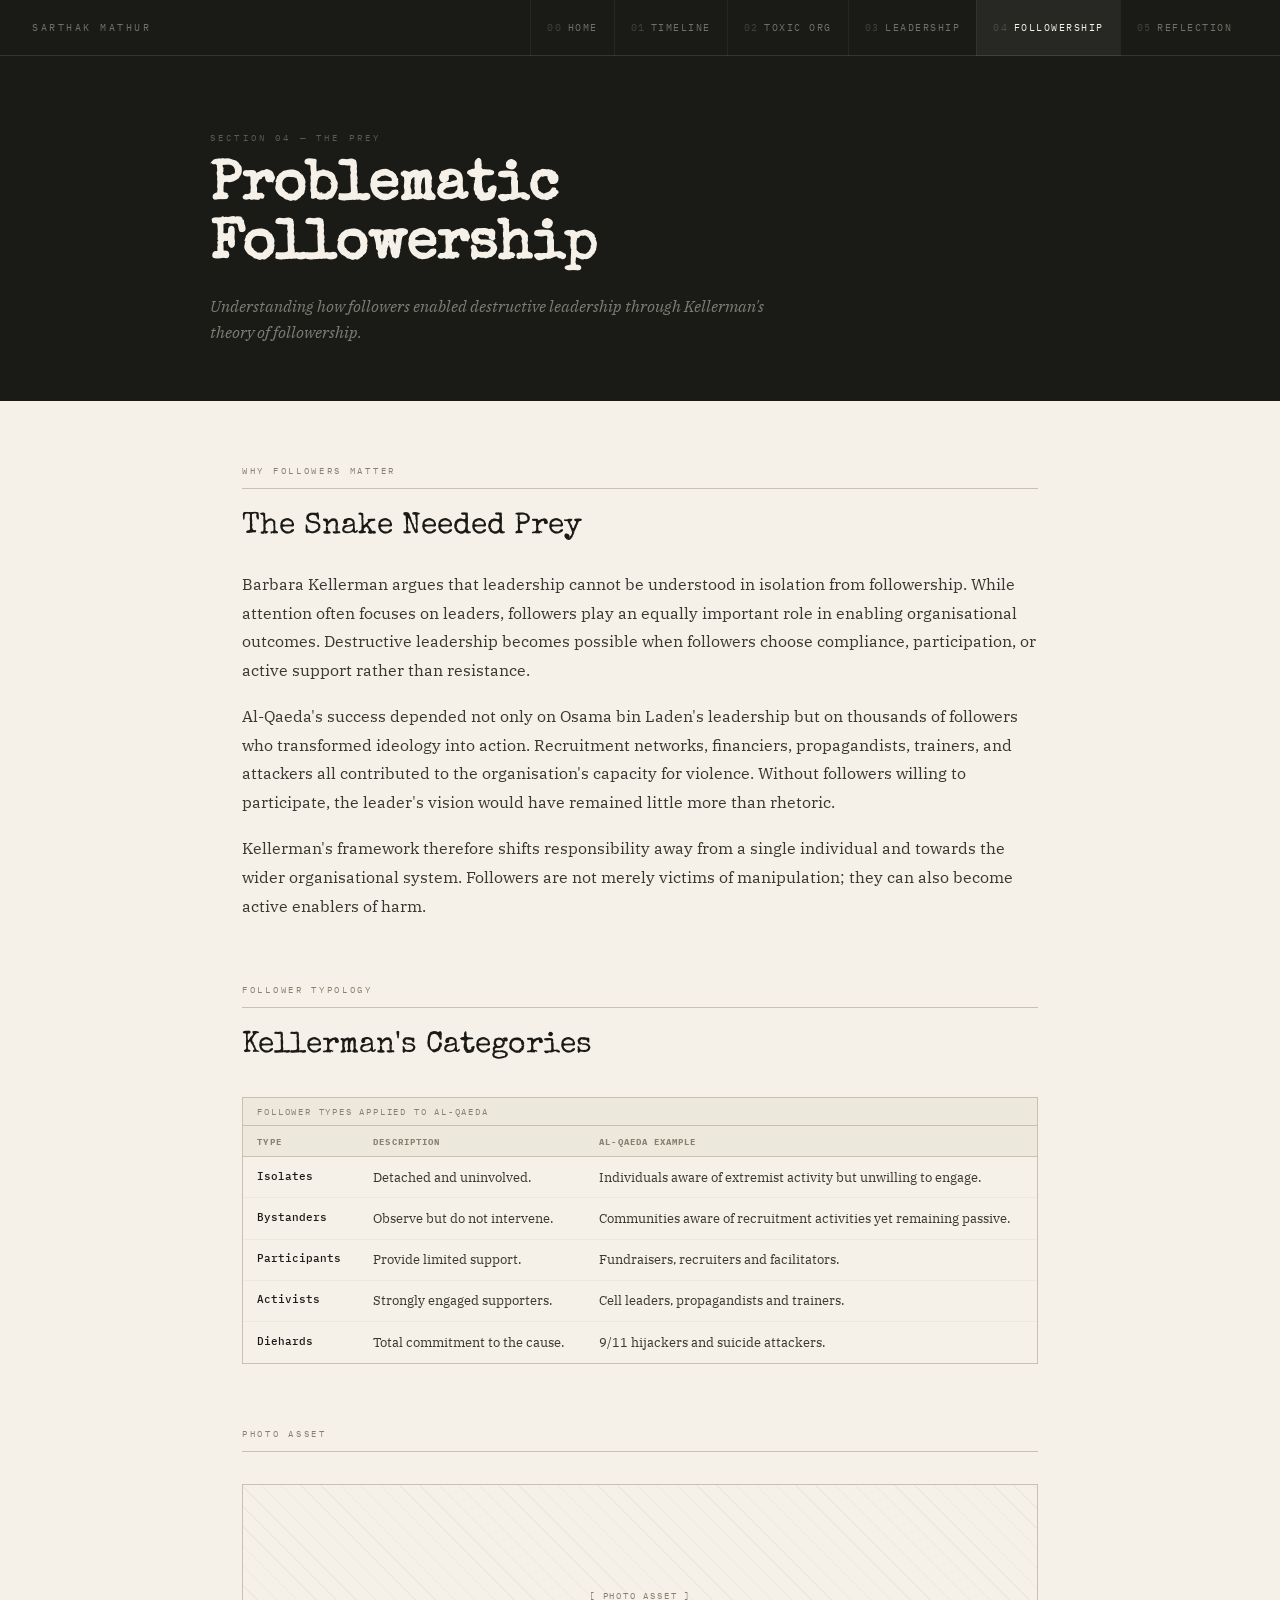
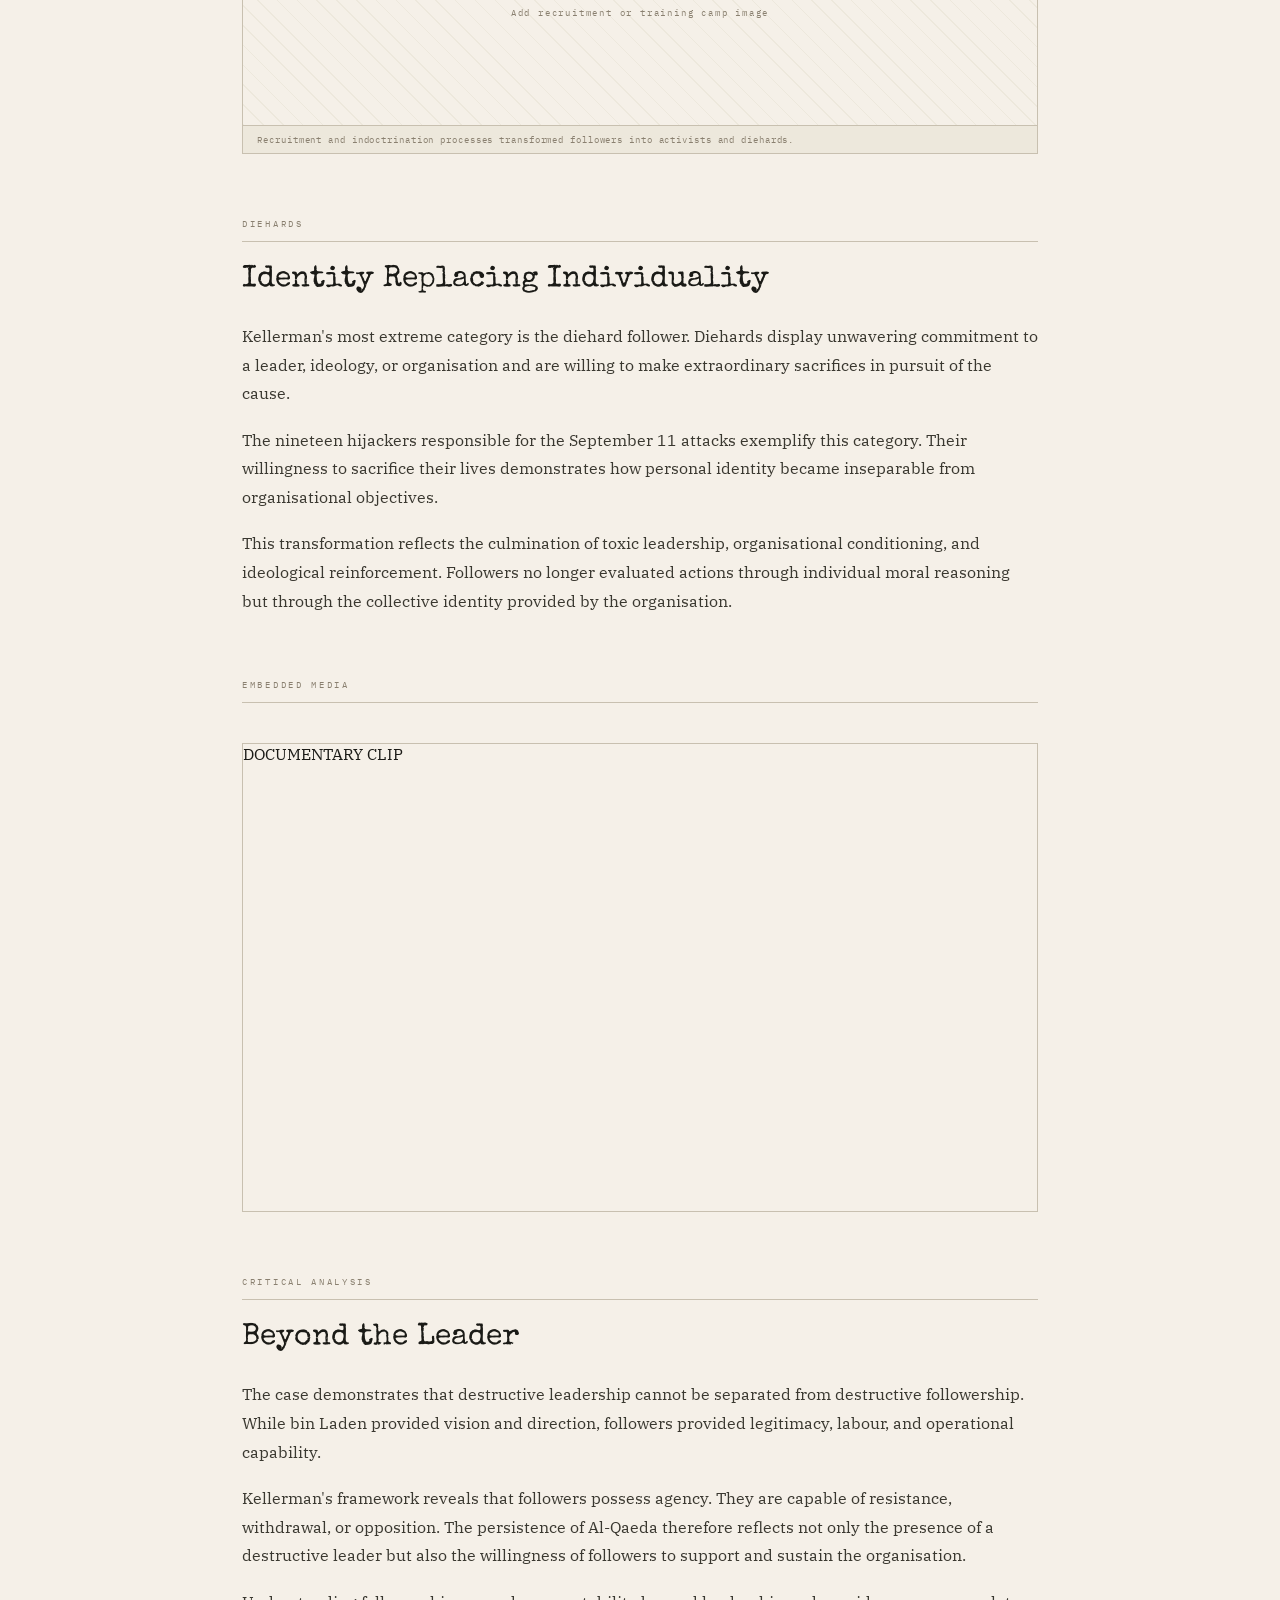
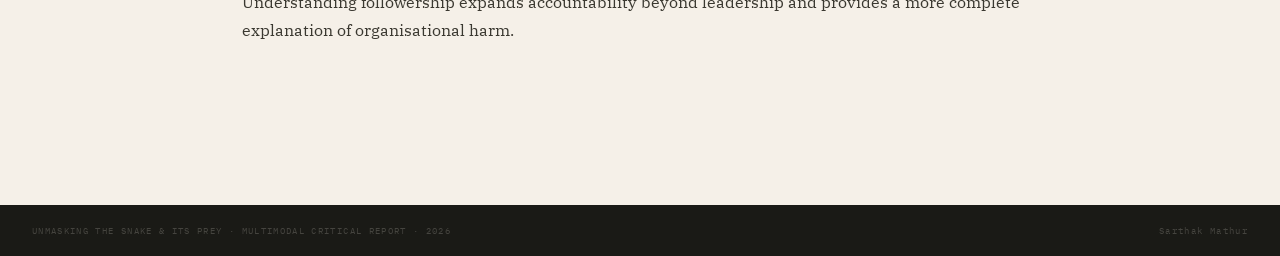
==== followership.html @ 71ed33a8 "Initial upload" ====
```html
<!DOCTYPE html>
<html lang="en">
<head>
<meta charset="UTF-8">
<meta name="viewport" content="width=device-width, initial-scale=1.0">
<title>Problematic Followership — Unmasking the Snake</title>

<link href="https://fonts.googleapis.com/css2?family=Special+Elite&family=IBM+Plex+Mono:wght@300;400;500;700&family=IBM+Plex+Serif:wght@300;400;600&display=swap" rel="stylesheet">

<link rel="stylesheet" href="shared.css">
</head>
<body>

<nav>
  <a href="index.html" class="nav-brand">Sarthak Mathur</a>

  <ul class="nav-links" id="navLinks">
    <li><a href="index.html"><span>00</span>HOME</a></li>
    <li><a href="timeline.html"><span>01</span>TIMELINE</a></li>
    <li><a href="toxic-org.html"><span>02</span>TOXIC ORG</a></li>
    <li><a href="leadership.html"><span>03</span>LEADERSHIP</a></li>
    <li><a href="followership.html" class="active"><span>04</span>FOLLOWERSHIP</a></li>
    <li><a href="reflection.html"><span>05</span>REFLECTION</a></li>
  </ul>

  <div class="burger" onclick="document.getElementById('navLinks').classList.toggle('open')">
    <div></div><div></div><div></div>
  </div>
</nav>

<header class="page-header">
  <div class="page-header-inner">
    <div class="ph-eyebrow">SECTION 04 — THE PREY</div>

    <h1 class="ph-title">
      Problematic<br>
      Followership
    </h1>

    <p class="ph-sub">
      Understanding how followers enabled destructive leadership through
      Kellerman's theory of followership.
    </p>
  </div>
</header>

<main class="page-body">

<section class="section">

<div class="section-label">
Why Followers Matter
</div>

<div class="section-title">
The Snake Needed Prey
</div>

<div class="prose">

<p>
Barbara Kellerman argues that leadership cannot be understood in isolation from followership. While attention often focuses on leaders, followers play an equally important role in enabling organisational outcomes. Destructive leadership becomes possible when followers choose compliance, participation, or active support rather than resistance.
</p>

<p>
Al-Qaeda's success depended not only on Osama bin Laden's leadership but on thousands of followers who transformed ideology into action. Recruitment networks, financiers, propagandists, trainers, and attackers all contributed to the organisation's capacity for violence. Without followers willing to participate, the leader's vision would have remained little more than rhetoric.
</p>

<p>
Kellerman's framework therefore shifts responsibility away from a single individual and towards the wider organisational system. Followers are not merely victims of manipulation; they can also become active enablers of harm.
</p>

</div>
</section>

<section class="section">

<div class="section-label">
Follower Typology
</div>

<div class="section-title">
Kellerman's Categories
</div>

<div class="table-wrap">

<div class="table-cap">
FOLLOWER TYPES APPLIED TO AL-QAEDA
</div>

<table>

<tr>
<th>Type</th>
<th>Description</th>
<th>Al-Qaeda Example</th>
</tr>

<tr>
<td>Isolates</td>
<td>Detached and uninvolved.</td>
<td>Individuals aware of extremist activity but unwilling to engage.</td>
</tr>

<tr>
<td>Bystanders</td>
<td>Observe but do not intervene.</td>
<td>Communities aware of recruitment activities yet remaining passive.</td>
</tr>

<tr>
<td>Participants</td>
<td>Provide limited support.</td>
<td>Fundraisers, recruiters and facilitators.</td>
</tr>

<tr>
<td>Activists</td>
<td>Strongly engaged supporters.</td>
<td>Cell leaders, propagandists and trainers.</td>
</tr>

<tr>
<td>Diehards</td>
<td>Total commitment to the cause.</td>
<td>9/11 hijackers and suicide attackers.</td>
</tr>

</table>

</div>

</section>

<section class="section">

<div class="section-label">
Photo Asset
</div>

<div class="photo-asset">

<div class="pa-empty">
<span>
[ PHOTO ASSET ]<br>
Add recruitment or training camp image
</span>
</div>

<div class="photo-asset-cap">
Recruitment and indoctrination processes transformed followers into activists and diehards.
</div>

</div>

</section>

<section class="section">

<div class="section-label">
Diehards
</div>

<div class="section-title">
Identity Replacing Individuality
</div>

<div class="prose">

<p>
Kellerman's most extreme category is the diehard follower. Diehards display unwavering commitment to a leader, ideology, or organisation and are willing to make extraordinary sacrifices in pursuit of the cause.
</p>

<p>
The nineteen hijackers responsible for the September 11 attacks exemplify this category. Their willingness to sacrifice their lives demonstrates how personal identity became inseparable from organisational objectives.
</p>

<p>
This transformation reflects the culmination of toxic leadership, organisational conditioning, and ideological reinforcement. Followers no longer evaluated actions through individual moral reasoning but through the collective identity provided by the organisation.
</p>

</div>

</section>

<section class="section">

<div class="section-label">
Embedded Media
</div>

<div class="media-item">

<div class="media-caption-bar">
DOCUMENTARY CLIP
</div>

<div class="media-inner">

<iframe
class="yt-frame"
src="https://www.youtube.com/embed/EEogeIIOJzU"
title="Followership Documentary"
allowfullscreen>
</iframe>

</div>

</div>

</section>

<section class="section">

<div class="section-label">
Critical Analysis
</div>

<div class="section-title">
Beyond the Leader
</div>

<div class="prose">

<p>
The case demonstrates that destructive leadership cannot be separated from destructive followership. While bin Laden provided vision and direction, followers provided legitimacy, labour, and operational capability.
</p>

<p>
Kellerman's framework reveals that followers possess agency. They are capable of resistance, withdrawal, or opposition. The persistence of Al-Qaeda therefore reflects not only the presence of a destructive leader but also the willingness of followers to support and sustain the organisation.
</p>

<p>
Understanding followership expands accountability beyond leadership and provides a more complete explanation of organisational harm.
</p>

</div>

</section>

</main>

<footer>
  <span>UNMASKING THE SNAKE & ITS PREY · MULTIMODAL CRITICAL REPORT · 2026</span>
  <span>Sarthak Mathur</span>
</footer>

</body>
</html>
---- shared.css ----
/* ══ SHARED STYLES ══════════════════════════════════════════════
   Used across all inner pages (timeline, toxic-org, leadership,
   followership, reflection)
═══════════════════════════════════════════════════════════════ */

*{margin:0;padding:0;box-sizing:border-box}

:root{
  --paper:#F5F0E8;
  --paper2:#EDE8DC;
  --paper3:#E4DDD0;
  --ink:#1A1A16;
  --ink2:#3A3830;
  --fade:#8A8070;
  --rule:#C8C0B0;
  --accent:#8B1A1A;
  --nav-h:56px;
}

html{scroll-behavior:smooth}

body{
  background:var(--paper);
  font-family:'IBM Plex Serif',serif;
  color:var(--ink);
}

/* ══ NAV ══════════════════════════════════════════════════════ */
nav{
  position:fixed;top:0;left:0;right:0;
  height:var(--nav-h);
  background:var(--ink);
  border-bottom:1px solid rgba(245,240,232,0.12);
  display:flex;align-items:center;
  padding:0 2rem;
  z-index:999;
}

.nav-brand{
  font-family:'IBM Plex Mono',monospace;
  font-size:10px;
  letter-spacing:0.25em;
  color:rgba(245,240,232,0.4);
  text-transform:uppercase;
  flex-shrink:0;
  margin-right:auto;
  text-decoration:none;
}

.nav-links{
  display:flex;
  gap:0;
  list-style:none;
}

.nav-links a{
  font-family:'IBM Plex Mono',monospace;
  font-size:10px;
  letter-spacing:0.15em;
  color:rgba(245,240,232,0.4);
  text-decoration:none;
  padding:0 1rem;
  height:var(--nav-h);
  display:flex;align-items:center;
  border-left:1px solid rgba(245,240,232,0.06);
  transition:color 0.2s, background 0.2s;
  text-transform:uppercase;
}

.nav-links a:hover,.nav-links a.active{
  color:var(--paper);
  background:rgba(245,240,232,0.06);
}

.nav-links a span{
  display:inline-block;
  width:14px;
  color:rgba(245,240,232,0.18);
  margin-right:0.4rem;
}

.burger{
  display:none;
  flex-direction:column;gap:5px;
  cursor:pointer;padding:8px;margin-left:auto;
}
.burger div{width:22px;height:1px;background:var(--paper);transition:0.3s}

@media(max-width:820px){
  .nav-links{
    display:none;
    position:fixed;
    top:var(--nav-h);left:0;right:0;
    background:var(--ink);
    flex-direction:column;
    border-top:1px solid rgba(245,240,232,0.1);
    padding:0.5rem 0;
  }
  .nav-links.open{display:flex}
  .nav-links a{border-left:none;border-bottom:1px solid rgba(245,240,232,0.06);padding:0.9rem 2rem;height:auto}
  .burger{display:flex}
}

/* ══ PAGE HEADER ════════════════════════════════════════════ */
.page-header{
  background:var(--ink);
  padding:calc(var(--nav-h) + 3.5rem) 2rem 3.5rem;
}

.page-header-inner{max-width:860px;margin:0 auto}

.ph-eyebrow{
  font-family:'IBM Plex Mono',monospace;
  font-size:9px;
  letter-spacing:0.35em;
  color:rgba(245,240,232,0.3);
  margin-bottom:1rem;
  text-transform:uppercase;
}

.ph-title{
  font-family:'Special Elite',serif;
  font-size:clamp(2rem,5vw,3.5rem);
  color:var(--paper);
  line-height:1.05;
  margin-bottom:1rem;
}

.ph-sub{
  font-family:'IBM Plex Serif',serif;
  font-style:italic;
  font-size:1rem;
  color:rgba(245,240,232,0.45);
  max-width:560px;
  line-height:1.65;
}

/* ══ MAIN CONTENT WRAPPER ═══════════════════════════════════ */
.page-body{
  max-width:860px;
  margin:0 auto;
  padding:4rem 2rem 6rem;
}

/* ══ SECTION STRUCTURE ══════════════════════════════════════ */
.section{margin-bottom:4rem}

.section-label{
  font-family:'IBM Plex Mono',monospace;
  font-size:9px;
  letter-spacing:0.3em;
  color:var(--fade);
  text-transform:uppercase;
  margin-bottom:1.25rem;
  display:flex;align-items:center;gap:0.75rem;
  padding-bottom:0.75rem;
  border-bottom:1px solid var(--rule);
}

.section-title{
  font-family:'Special Elite',serif;
  font-size:clamp(1.4rem,3vw,1.9rem);
  color:var(--ink);
  margin-bottom:1.5rem;
  line-height:1.2;
}

/* ══ PROSE ══════════════════════════════════════════════════ */
.prose{
  font-size:15.5px;
  line-height:1.85;
  color:var(--ink2);
}

.prose p{margin-bottom:1.1rem}
.prose p:last-child{margin-bottom:0}

sup.cite{
  font-family:'IBM Plex Mono',monospace;
  font-size:9px;
  color:var(--ink);
  letter-spacing:0.05em;
}

/* ══ REDACTION ══════════════════════════════════════════════ */
.redact-hint{
  font-family:'IBM Plex Mono',monospace;
  font-size:9px;
  letter-spacing:0.15em;
  color:var(--fade);
  margin-bottom:1.5rem;
  display:flex;align-items:center;gap:0.5rem;
}

.redact-hint::before{
  content:'';display:inline-block;
  width:18px;height:10px;
  background:var(--ink);border-radius:1px;flex-shrink:0;
}

.redact{
  display:inline;
  background:var(--ink);
  color:transparent;
  cursor:pointer;
  padding:0 4px;
  transition:background 0.3s, color 0.3s;
  border-radius:1px;
  line-height:1.4;
}

.redact:hover{background:#2d2d28}

.redact.revealed{
  background:rgba(139,26,26,0.1);
  color:var(--ink);
  cursor:default;
  border-bottom:1px dashed var(--ink2);
}

/* ══ PULL QUOTE ═════════════════════════════════════════════ */
.pq{
  margin:2.5rem 0;
  padding:1.5rem 1.75rem;
  border-left:3px solid var(--ink);
  background:var(--paper2);
}

.pq p{
  font-family:'IBM Plex Serif',serif;
  font-style:italic;
  font-size:1.05rem;
  line-height:1.7;
  color:var(--ink);
  margin-bottom:0.5rem;
}

.pq cite{
  font-family:'IBM Plex Mono',monospace;
  font-size:9px;
  letter-spacing:0.1em;
  color:var(--fade);
  font-style:normal;
}

/* ══ TABLES ═════════════════════════════════════════════════ */
.table-wrap{
  margin:2rem 0;
  border:1px solid var(--rule);
  overflow-x:auto;
}

.table-cap{
  font-family:'IBM Plex Mono',monospace;
  font-size:9px;
  letter-spacing:0.2em;
  color:var(--fade);
  padding:0.5rem 0.9rem;
  background:var(--paper2);
  border-bottom:1px solid var(--rule);
}

table{width:100%;border-collapse:collapse;font-size:13px}

th{
  font-family:'IBM Plex Mono',monospace;
  font-size:9px;
  letter-spacing:0.12em;
  text-transform:uppercase;
  color:var(--fade);
  padding:0.6rem 0.9rem;
  border-bottom:1px solid var(--rule);
  text-align:left;
  background:var(--paper2);
}

td{
  padding:0.65rem 0.9rem;
  border-bottom:1px solid var(--paper2);
  vertical-align:top;
  color:var(--ink2);
  line-height:1.5;
}

td:first-child{
  font-family:'IBM Plex Mono',monospace;
  font-size:11px;
  color:var(--ink);
  font-weight:500;
}

tr:last-child td{border-bottom:none}

/* ══ PROFILE GRID ═══════════════════════════════════════════ */
.profile-grid{
  display:grid;
  grid-template-columns:1fr 1fr;
  gap:0;
  border:1px solid var(--rule);
  margin:2rem 0;
  font-size:13px;
}

@media(max-width:500px){.profile-grid{grid-template-columns:1fr}}

.pg-header{
  grid-column:1/-1;
  background:var(--ink);
  padding:0.5rem 1rem;
}

.pg-header-text{
  font-family:'IBM Plex Mono',monospace;
  font-size:9px;
  letter-spacing:0.25em;
  color:rgba(245,240,232,0.5);
}

.pf-cell{
  padding:0.8rem 1rem;
  border-bottom:1px solid var(--rule);
  border-right:1px solid var(--rule);
}

.pf-cell:nth-child(even){border-right:none}

.pf-label{
  font-family:'IBM Plex Mono',monospace;
  font-size:9px;
  letter-spacing:0.2em;
  color:var(--fade);
  text-transform:uppercase;
  margin-bottom:0.25rem;
}

.pf-val{color:var(--ink);line-height:1.5}

.pf-val.hi{
  font-weight:600;
  font-family:'IBM Plex Mono',monospace;
  font-size:11px;
  letter-spacing:0.05em;
}

/* ══ ORG CHART ══════════════════════════════════════════════ */
.org-chart{margin:2rem 0;font-family:'IBM Plex Mono',monospace;font-size:12px}

.org-row{display:flex;justify-content:center;gap:0.75rem;flex-wrap:wrap;margin-bottom:0}

.org-box{
  border:1px solid var(--ink2);
  padding:0.4rem 0.75rem;
  text-align:center;
  min-width:110px;
  color:var(--ink);
  font-size:11px;
  line-height:1.4;
  background:var(--paper);
}

.org-box.apex{background:var(--ink);color:var(--paper);font-weight:500;min-width:180px}
.org-box.mid{background:var(--paper2)}
.org-box.low{border-style:dashed;color:var(--fade)}

.org-arrow{display:flex;justify-content:center;color:var(--rule);font-size:1.2rem;margin:4px 0}

.org-caption{
  font-family:'IBM Plex Mono',monospace;
  font-size:9px;letter-spacing:0.15em;
  color:var(--fade);text-align:center;margin-top:0.75rem;
}

/* ══ TIMELINE ═══════════════════════════════════════════════ */
.timeline{position:relative;margin:2rem 0;padding-left:2.5rem}

.timeline::before{
  content:'';position:absolute;
  left:7px;top:0;bottom:0;
  width:1px;background:var(--rule);
}

.tl-item{position:relative;margin-bottom:2.5rem}

.tl-item::before{
  content:'';position:absolute;
  left:-2.1rem;top:4px;
  width:9px;height:9px;
  border-radius:50%;
  background:var(--ink);
  border:2px solid var(--paper);
  box-shadow:0 0 0 1px var(--ink);
}

.tl-year{
  font-family:'IBM Plex Mono',monospace;
  font-size:9px;letter-spacing:0.2em;
  color:var(--ink);margin-bottom:0.2rem;
}

.tl-event{
  font-family:'IBM Plex Mono',monospace;
  font-size:13px;font-weight:500;
  color:var(--ink);margin-bottom:0.35rem;
}

.tl-desc{font-size:13.5px;color:var(--fade);line-height:1.65}

.tl-item.major::before{background:var(--accent);box-shadow:0 0 0 1px var(--accent)}
.tl-item.major .tl-year{color:var(--accent)}
.tl-item.major .tl-event{color:var(--accent)}

/* ══ MEDIA BLOCKS ═══════════════════════════════════════════ */
.media-item{margin:2.5rem 0;border:1px solid var(--rule)}

.media-cap-bar{
  background:var(--paper2);
  border-bottom:1px solid var(--rule);
  padding:0.4rem 0.9rem;
  font-family:'IBM Plex Mono',monospace;
  font-size:9px;letter-spacing:0.1em;
  color:var(--fade);
}

.yt-frame{width:100%;aspect-ratio:16/9;border:none;display:block}

.media-note{
  padding:0.6rem 0.9rem;
  font-family:'IBM Plex Mono',monospace;
  font-size:9px;color:var(--fade);
  border-top:1px solid var(--rule);
  line-height:1.6;
  letter-spacing:0.05em;
}

/* ══ PHOTO ASSET BLOCK ══════════════════════════════════════ */
.photo-asset{
  margin:2rem 0;
  border:1px solid var(--rule);
  overflow:hidden;
}

.photo-asset img{width:100%;display:block;object-fit:cover}

.photo-asset .pa-empty{
  height:240px;
  background:repeating-linear-gradient(
    45deg,
    var(--paper2) 0,var(--paper2) 1px,
    var(--paper) 1px,var(--paper) 14px
  );
  display:flex;flex-direction:column;
  align-items:center;justify-content:center;gap:0.5rem;
}

.photo-asset .pa-empty span{
  font-family:'IBM Plex Mono',monospace;
  font-size:9px;letter-spacing:0.2em;
  color:var(--fade);text-align:center;
  padding:0 2rem;line-height:1.8;
}

.photo-asset-cap{
  padding:0.5rem 0.9rem;
  font-family:'IBM Plex Mono',monospace;
  font-size:9px;letter-spacing:0.1em;
  color:var(--fade);
  background:var(--paper2);
  border-top:1px solid var(--rule);
}

/* ══ REFLECTION BOX ═════════════════════════════════════════ */
.reflection{
  background:var(--paper2);
  border:1px solid var(--rule);
  padding:2rem;
  margin:2rem 0;
  position:relative;
}

.reflection-label{
  position:absolute;top:-0.6rem;left:1.25rem;
  background:var(--paper2);
  padding:0 0.5rem;
  font-family:'IBM Plex Mono',monospace;
  font-size:9px;letter-spacing:0.25em;color:var(--fade);
}

/* ══ BIBLIOGRAPHY ════════════════════════════════════════════ */
.bib-item{
  font-size:13px;color:var(--ink2);
  line-height:1.7;padding:0.75rem 0;
  border-bottom:1px solid var(--paper2);
  display:flex;gap:0.75rem;
}

.bib-item:last-child{border-bottom:none}

.bib-n{
  font-family:'IBM Plex Mono',monospace;
  font-size:10px;color:var(--ink);
  min-width:1.5rem;margin-top:2px;flex-shrink:0;
}

/* ══ PAGE NAV (prev/next) ════════════════════════════════════ */
.page-nav{
  background:var(--ink);
  display:flex;
  justify-content:space-between;
  align-items:stretch;
}

.pn-btn{
  font-family:'IBM Plex Mono',monospace;
  font-size:9px;letter-spacing:0.15em;
  color:rgba(245,240,232,0.4);
  text-decoration:none;
  padding:1.25rem 2rem;
  transition:0.2s;
  text-transform:uppercase;
  display:flex;flex-direction:column;gap:0.25rem;
}

.pn-btn:hover{color:var(--paper);background:rgba(245,240,232,0.06)}

.pn-label{font-size:8px;opacity:0.4}

/* ══ STAMPS ═════════════════════════════════════════════════ */
.stamp{
  display:inline-block;
  border:2px solid var(--ink2);
  padding:0.2rem 0.6rem;
  font-family:'IBM Plex Mono',monospace;
  font-size:9px;letter-spacing:0.3em;
  transform:rotate(-4deg);
  margin:0.5rem;
  font-weight:500;color:var(--ink2);
}

/* ══ FOOTER ══════════════════════════════════════════════════ */
footer{
  background:var(--ink);
  padding:1.25rem 2rem;
  display:flex;justify-content:space-between;align-items:center;
  font-family:'IBM Plex Mono',monospace;
  font-size:9px;letter-spacing:0.15em;
  color:rgba(245,240,232,0.2);
  flex-wrap:wrap;gap:0.5rem;
}

/* ══ RESPONSIVE ══════════════════════════════════════════════ */
@media(max-width:600px){
  .page-body{padding:2.5rem 1.25rem 4rem}
}

/* ══ PRINT ═══════════════════════════════════════════════════ */
@media print{
  nav,.page-nav{display:none}
  body{background:#fff}
  .redact:not(.revealed){background:#000;color:transparent}
}
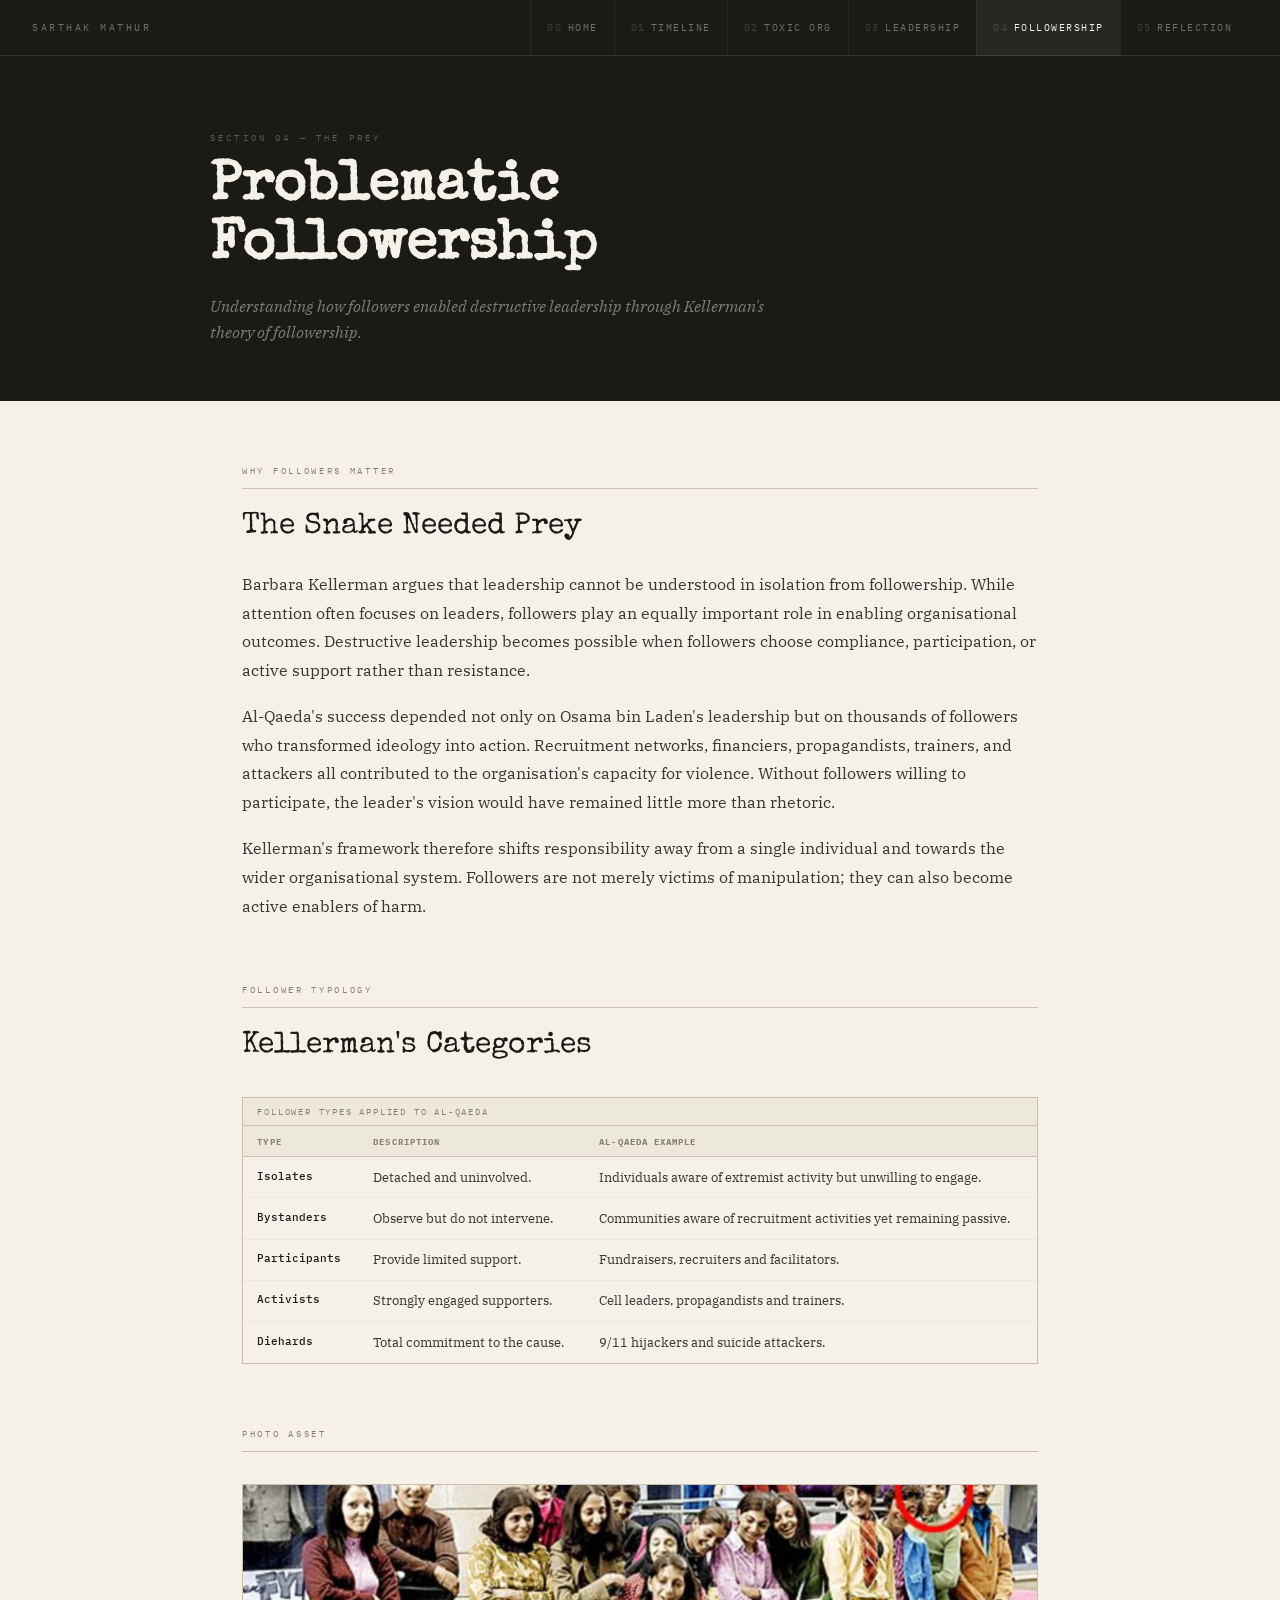
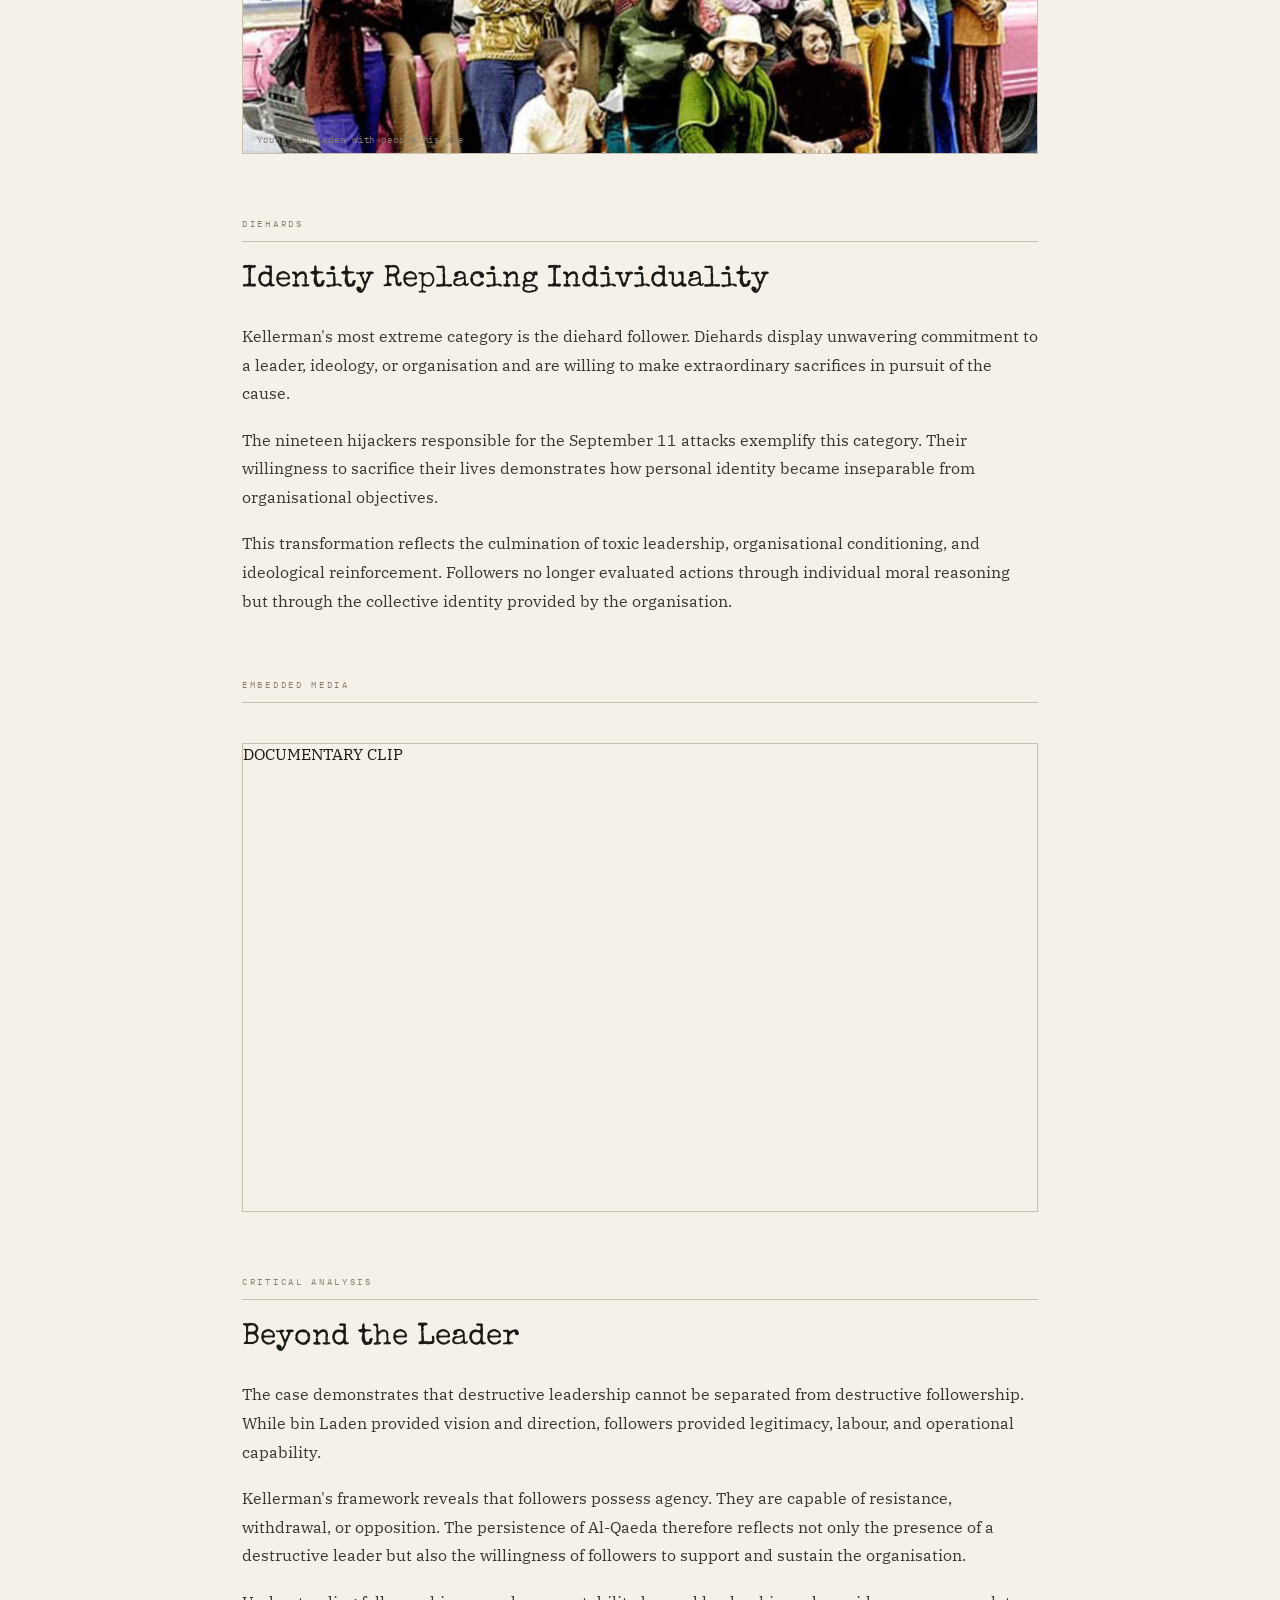
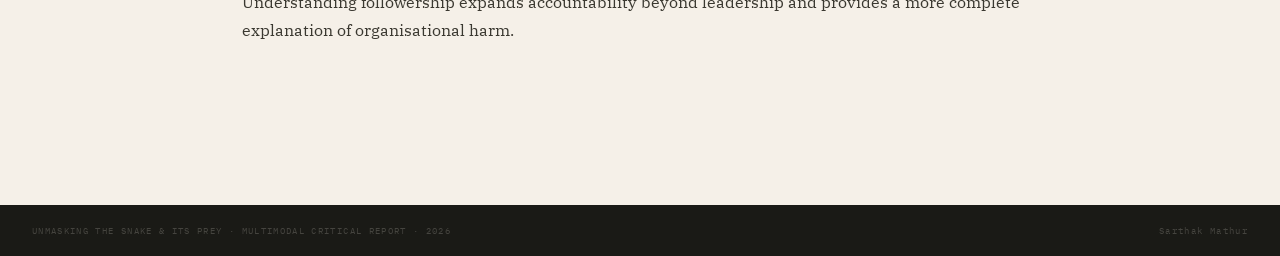
==== commit afedce53: "added asset images and embedded videos" ====
--- a/followership.html
+++ b/followership.html
@@ -143,14 +143,11 @@
 <div class="photo-asset">
 
 <div class="pa-empty">
-<span>
-[ PHOTO ASSET ]<br>
-Add recruitment or training camp image
-</span>
+<img src="assets/7.jpg" alt="Early childhood image">
 </div>
 
 <div class="photo-asset-cap">
-Recruitment and indoctrination processes transformed followers into activists and diehards.
+Young Bin Laden with people his age
 </div>
 
 </div>
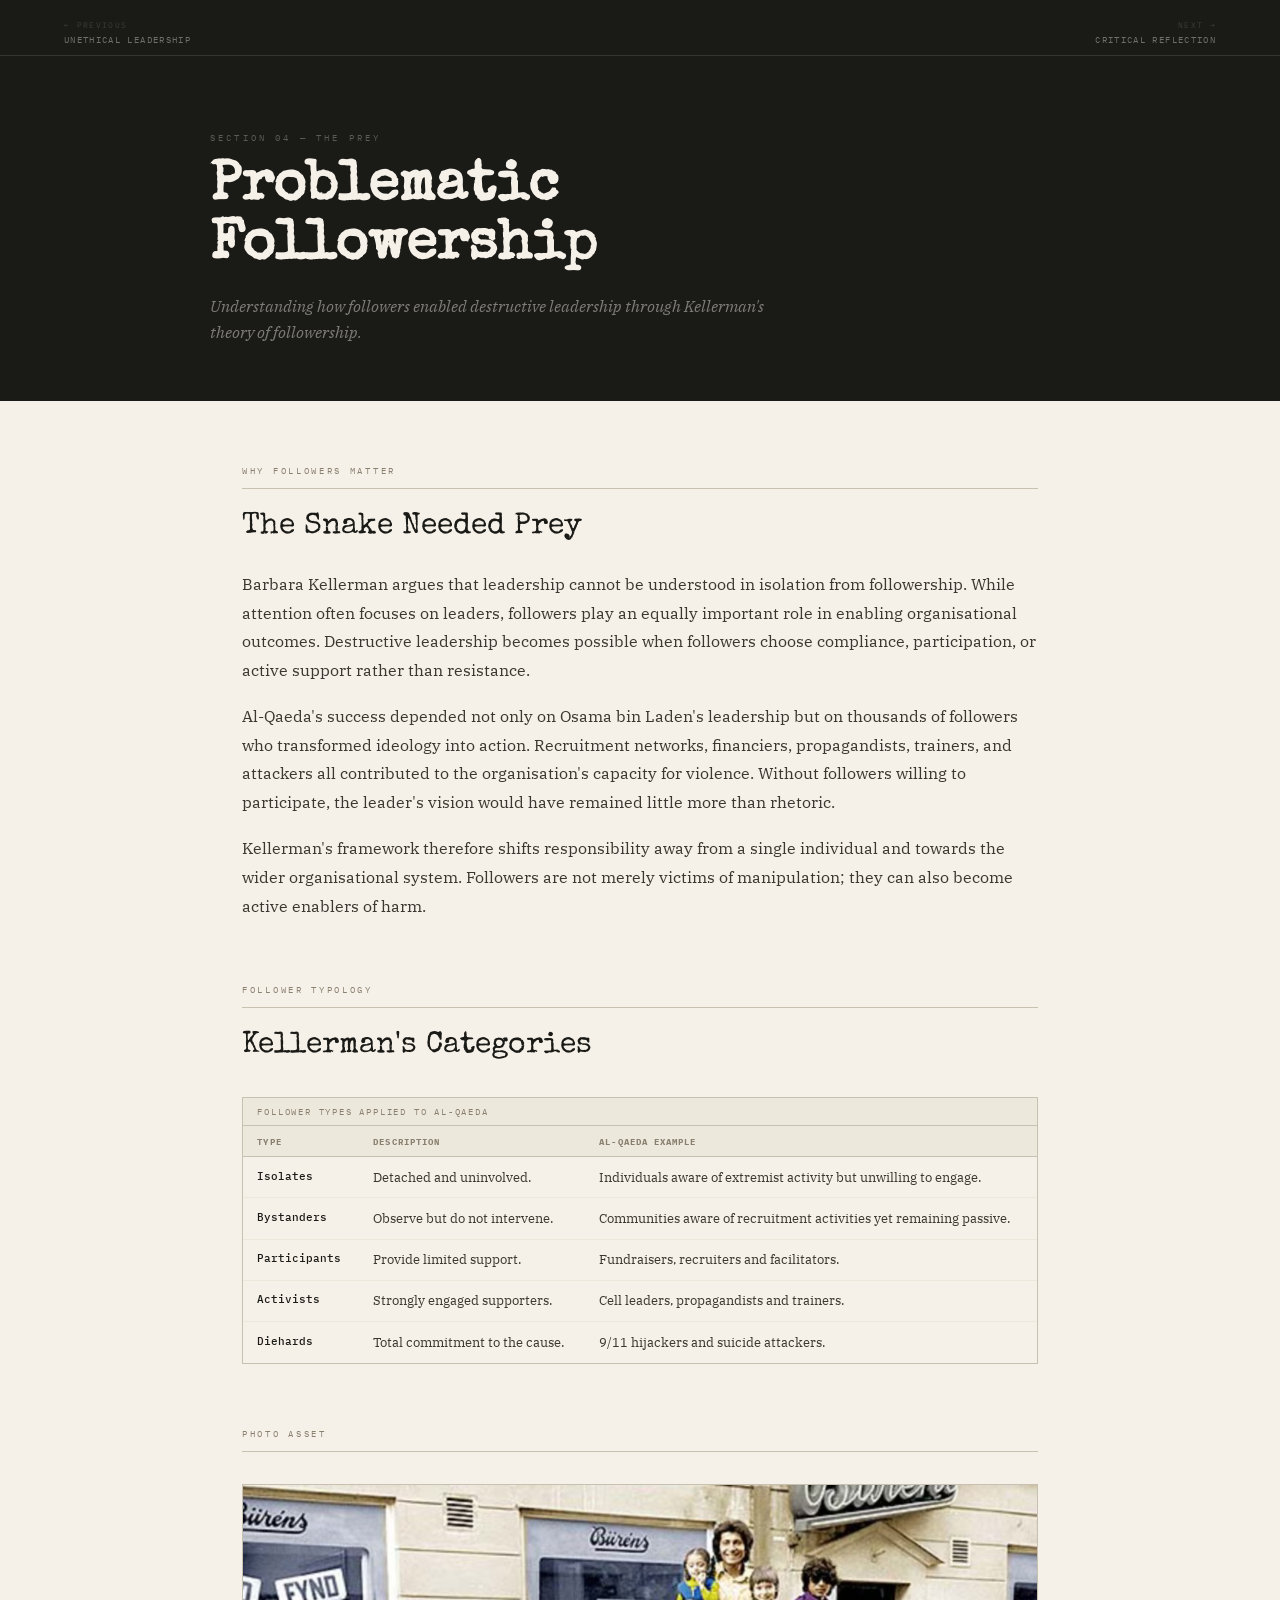
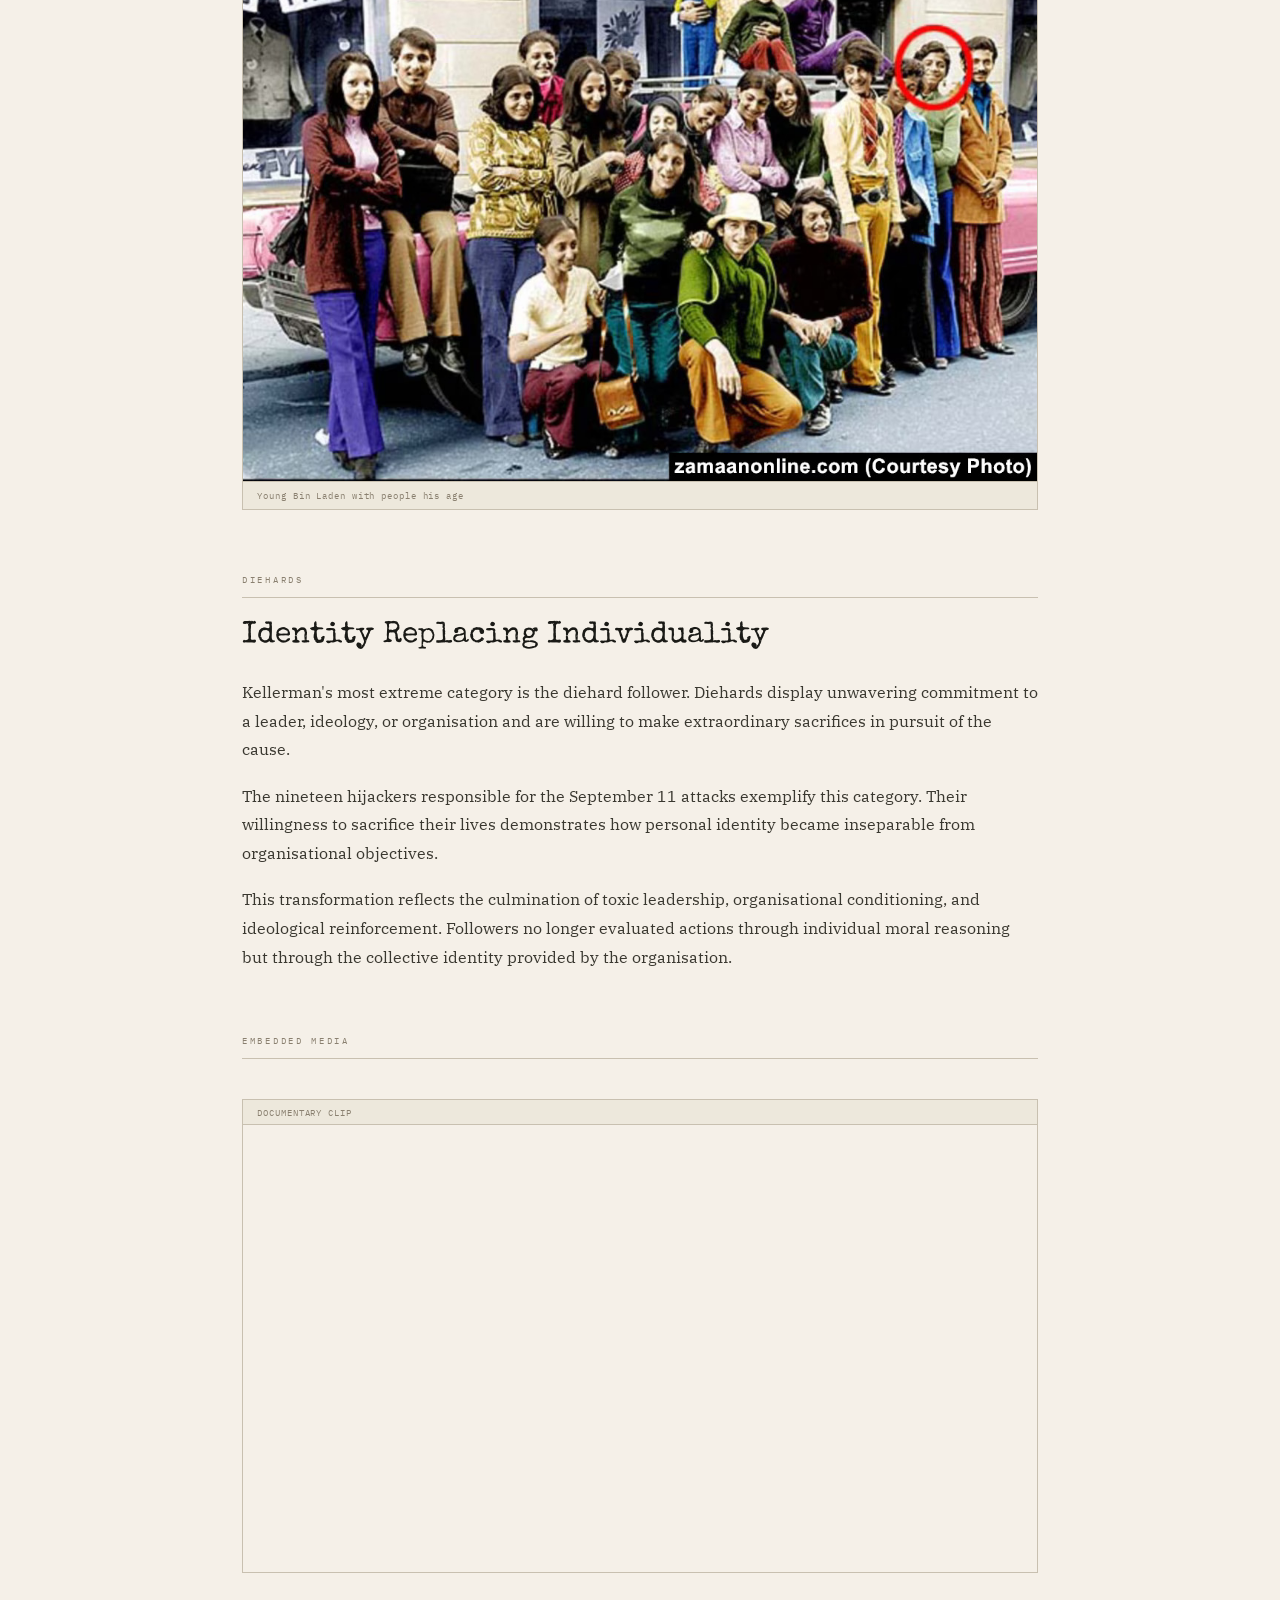
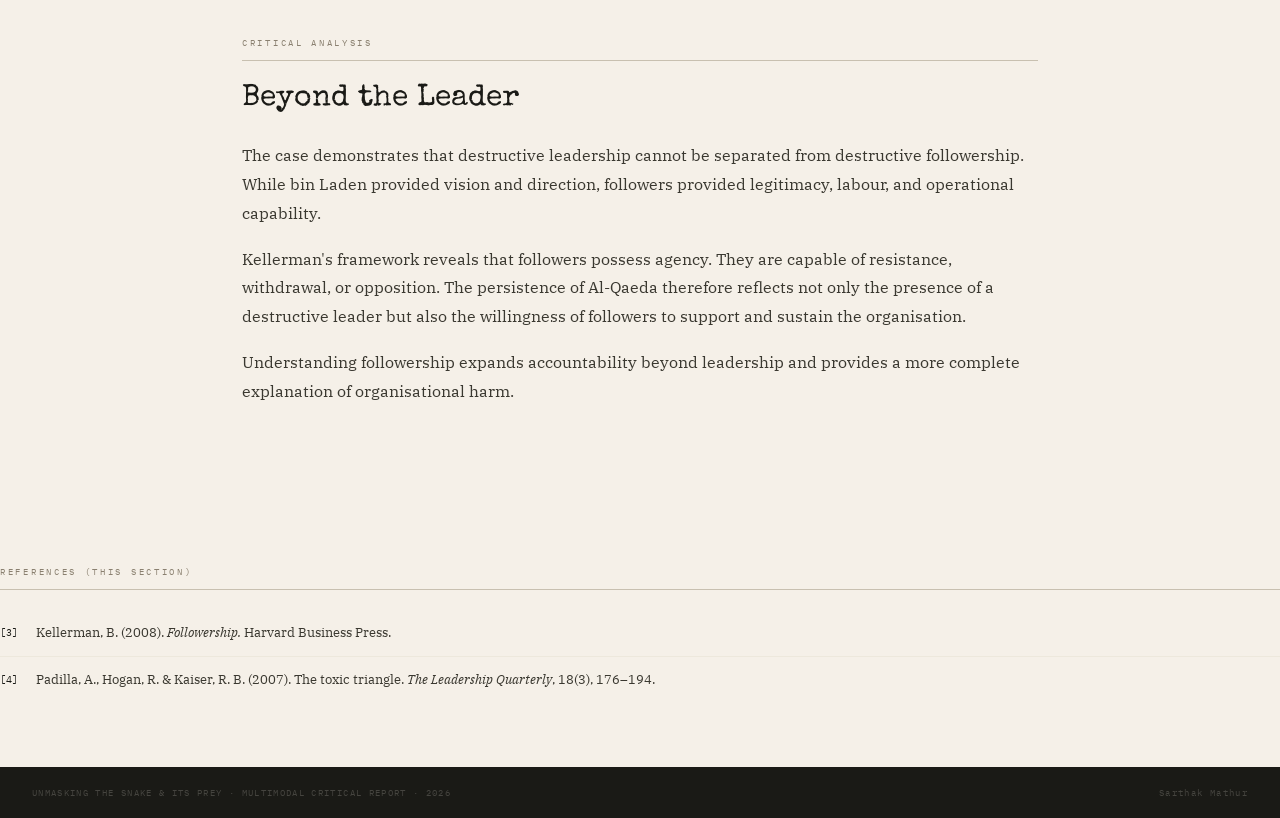
==== commit 7a90be74: "fix: photo cards, youtube embeds, nav, references" ====
--- a/followership.html
+++ b/followership.html
@@ -91,12 +91,14 @@
 </div>
 
 <table>
-
-<tr>
-<th>Type</th>
-<th>Description</th>
-<th>Al-Qaeda Example</th>
-</tr>
+<thead>
+  <tr>
+    <th>Type</th>
+    <th>Description</th>
+    <th>Al-Qaeda Example</th>
+  </tr>
+</thead>
+<tbody>
 
 <tr>
 <td>Isolates</td>
@@ -142,9 +144,7 @@
 
 <div class="photo-asset">
 
-<div class="pa-empty">
 <img src="assets/7.jpg" alt="Early childhood image">
-</div>
 
 <div class="photo-asset-cap">
 Young Bin Laden with people his age
@@ -190,7 +190,7 @@
 
 <div class="media-item">
 
-<div class="media-caption-bar">
+<div class="media-cap-bar">
 DOCUMENTARY CLIP
 </div>
 
@@ -236,8 +236,26 @@
 </div>
 
 </section>
-
 </main>
+
+<nav class="page-nav">
+  <a href="leadership.html" class="pn-btn">
+    <span class="pn-label">← Previous</span>
+    Unethical Leadership
+  </a>
+  <a href="reflection.html" class="pn-btn" style="text-align:right">
+    <span class="pn-label">Next →</span>
+    Critical Reflection
+  </a>
+</nav>
+
+</main>
+
+<section class="section">
+  <div class="section-label">References (this section)</div>
+  <div class="bib-item"><span class="bib-n">[3]</span><div>Kellerman, B. (2008). <em>Followership.</em> Harvard Business Press.</div></div>
+  <div class="bib-item"><span class="bib-n">[4]</span><div>Padilla, A., Hogan, R. & Kaiser, R. B. (2007). The toxic triangle. <em>The Leadership Quarterly</em>, 18(3), 176–194.</div></div>
+</section>
 
 <footer>
   <span>UNMASKING THE SNAKE & ITS PREY · MULTIMODAL CRITICAL REPORT · 2026</span>
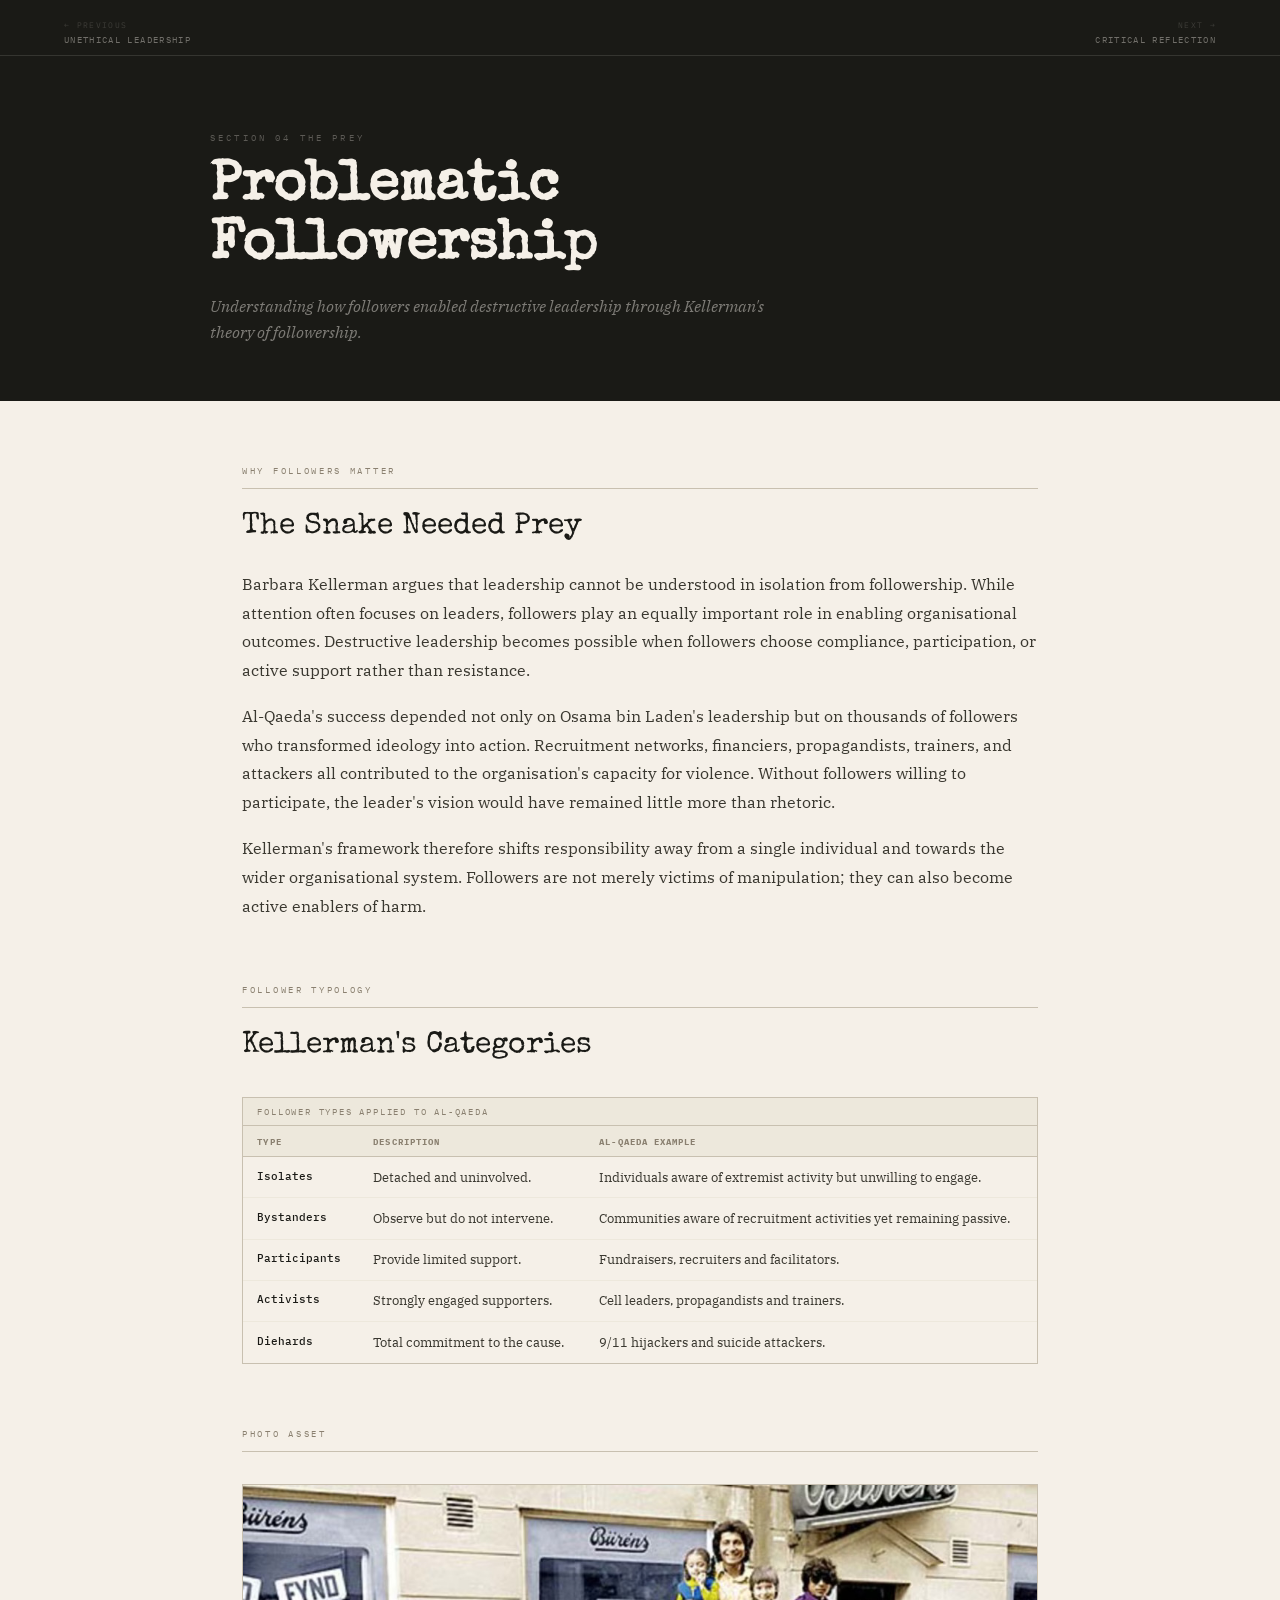
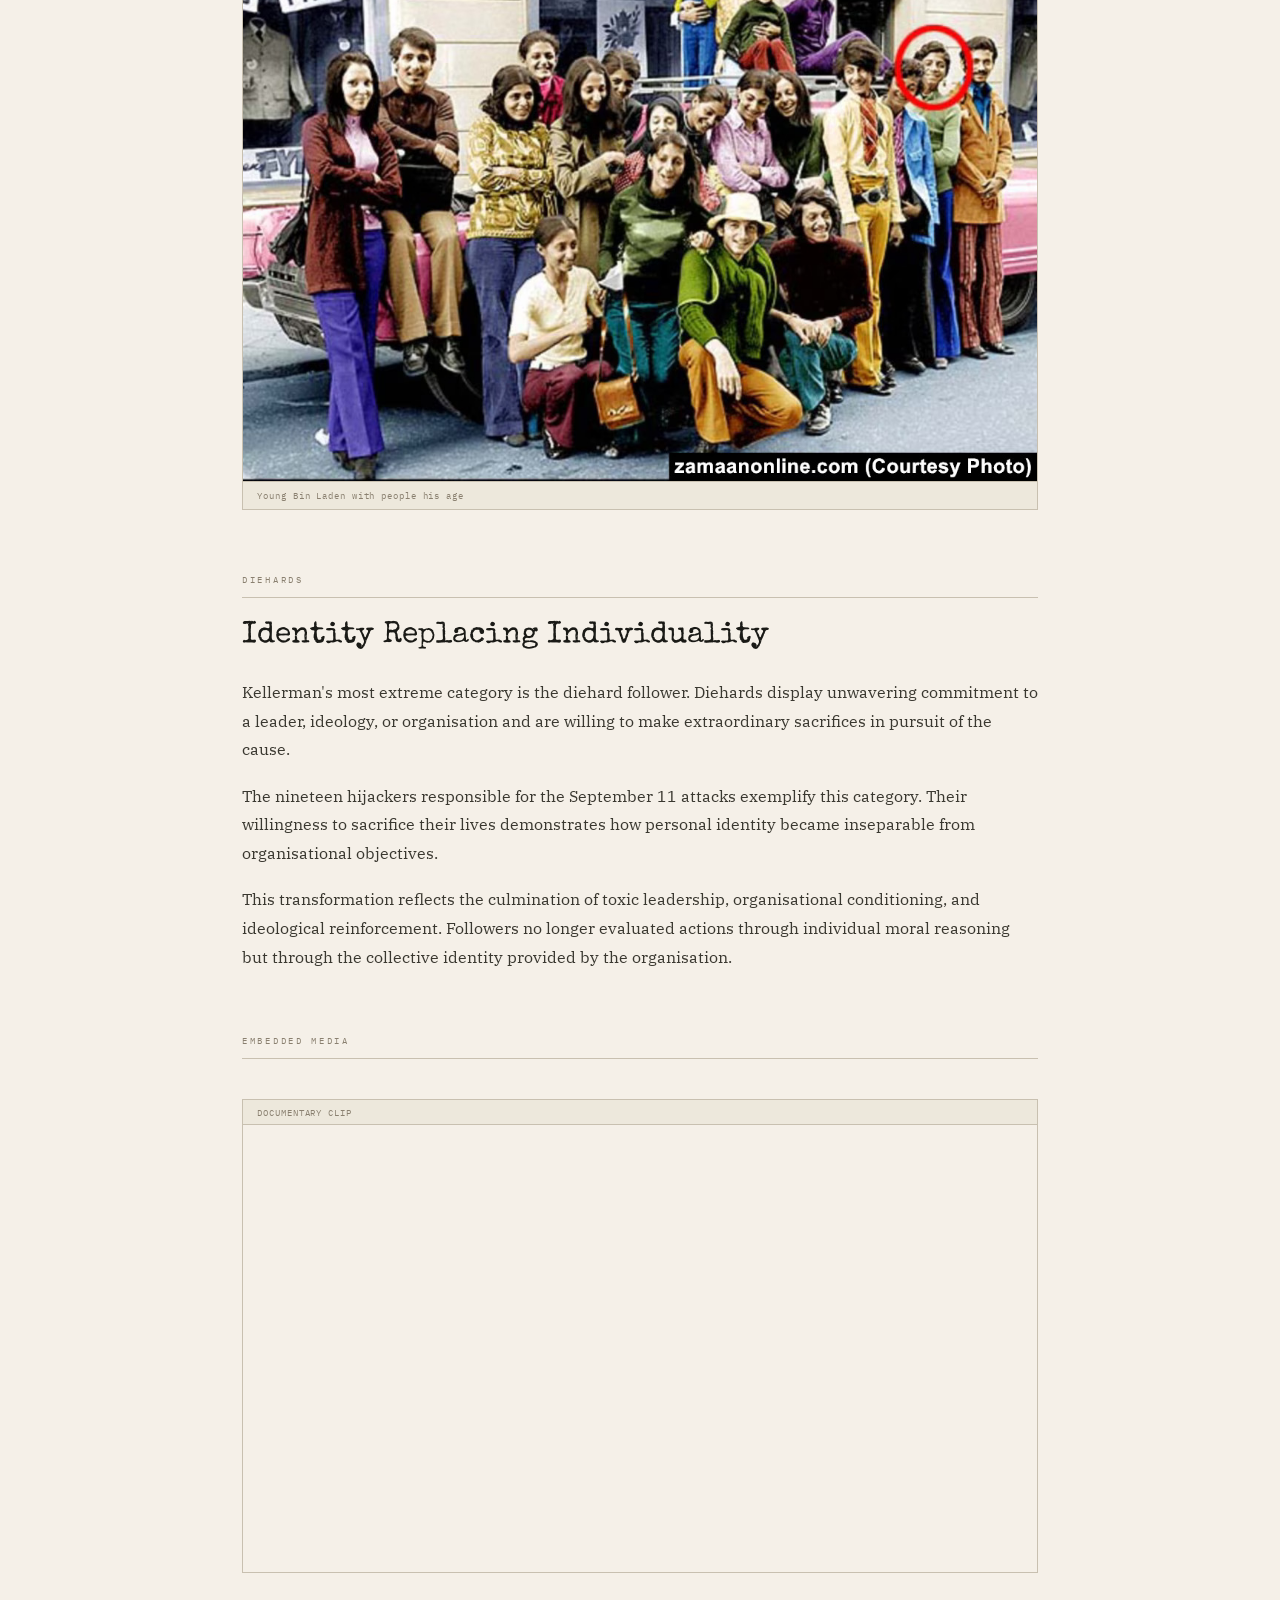
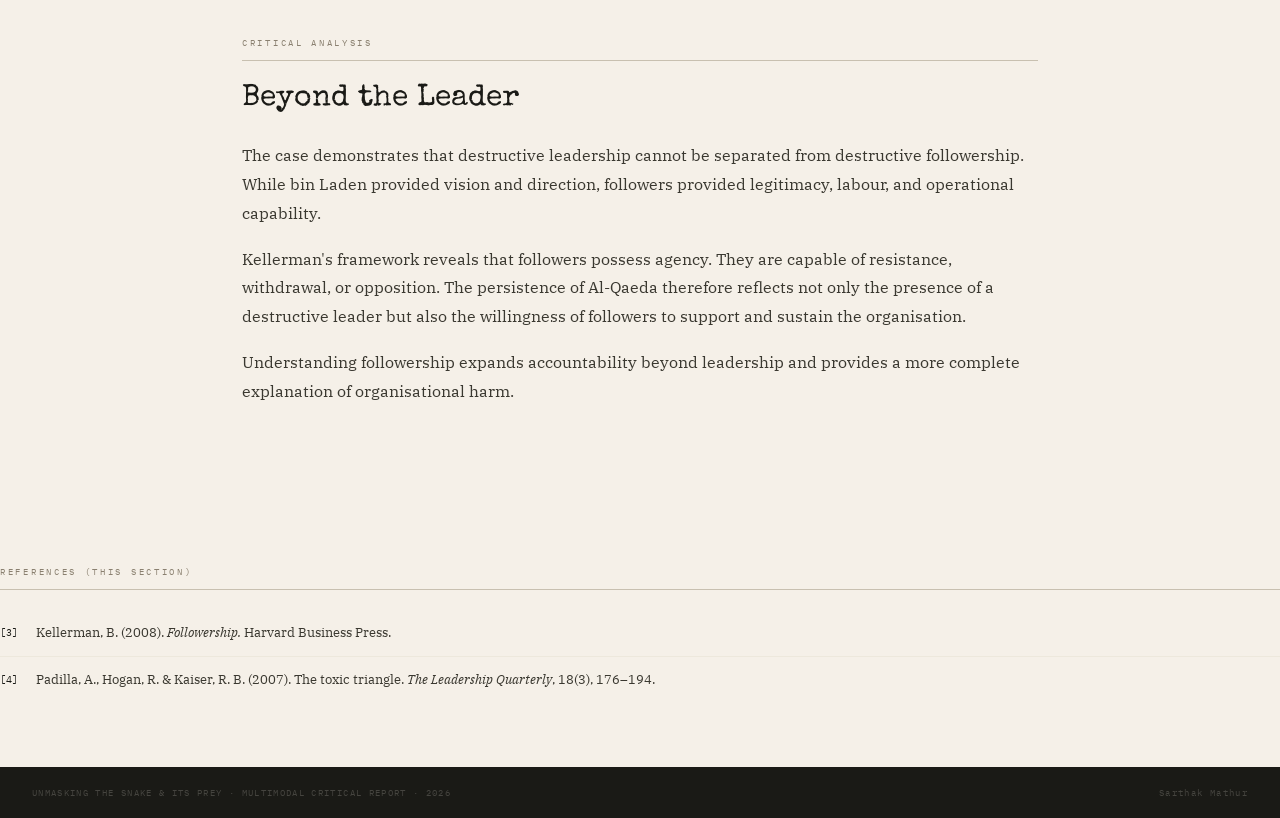
==== commit b67ec3cc: "fix: grammer" ====
--- a/followership.html
+++ b/followership.html
@@ -4,7 +4,7 @@
 <head>
 <meta charset="UTF-8">
 <meta name="viewport" content="width=device-width, initial-scale=1.0">
-<title>Problematic Followership — Unmasking the Snake</title>
+<title>Problematic Followership: Unmasking the Snake</title>
 
 <link href="https://fonts.googleapis.com/css2?family=Special+Elite&family=IBM+Plex+Mono:wght@300;400;500;700&family=IBM+Plex+Serif:wght@300;400;600&display=swap" rel="stylesheet">
 
@@ -31,7 +31,7 @@
 
 <header class="page-header">
   <div class="page-header-inner">
-    <div class="ph-eyebrow">SECTION 04 — THE PREY</div>
+    <div class="ph-eyebrow">SECTION 04 THE PREY</div>
 
     <h1 class="ph-title">
       Problematic<br>
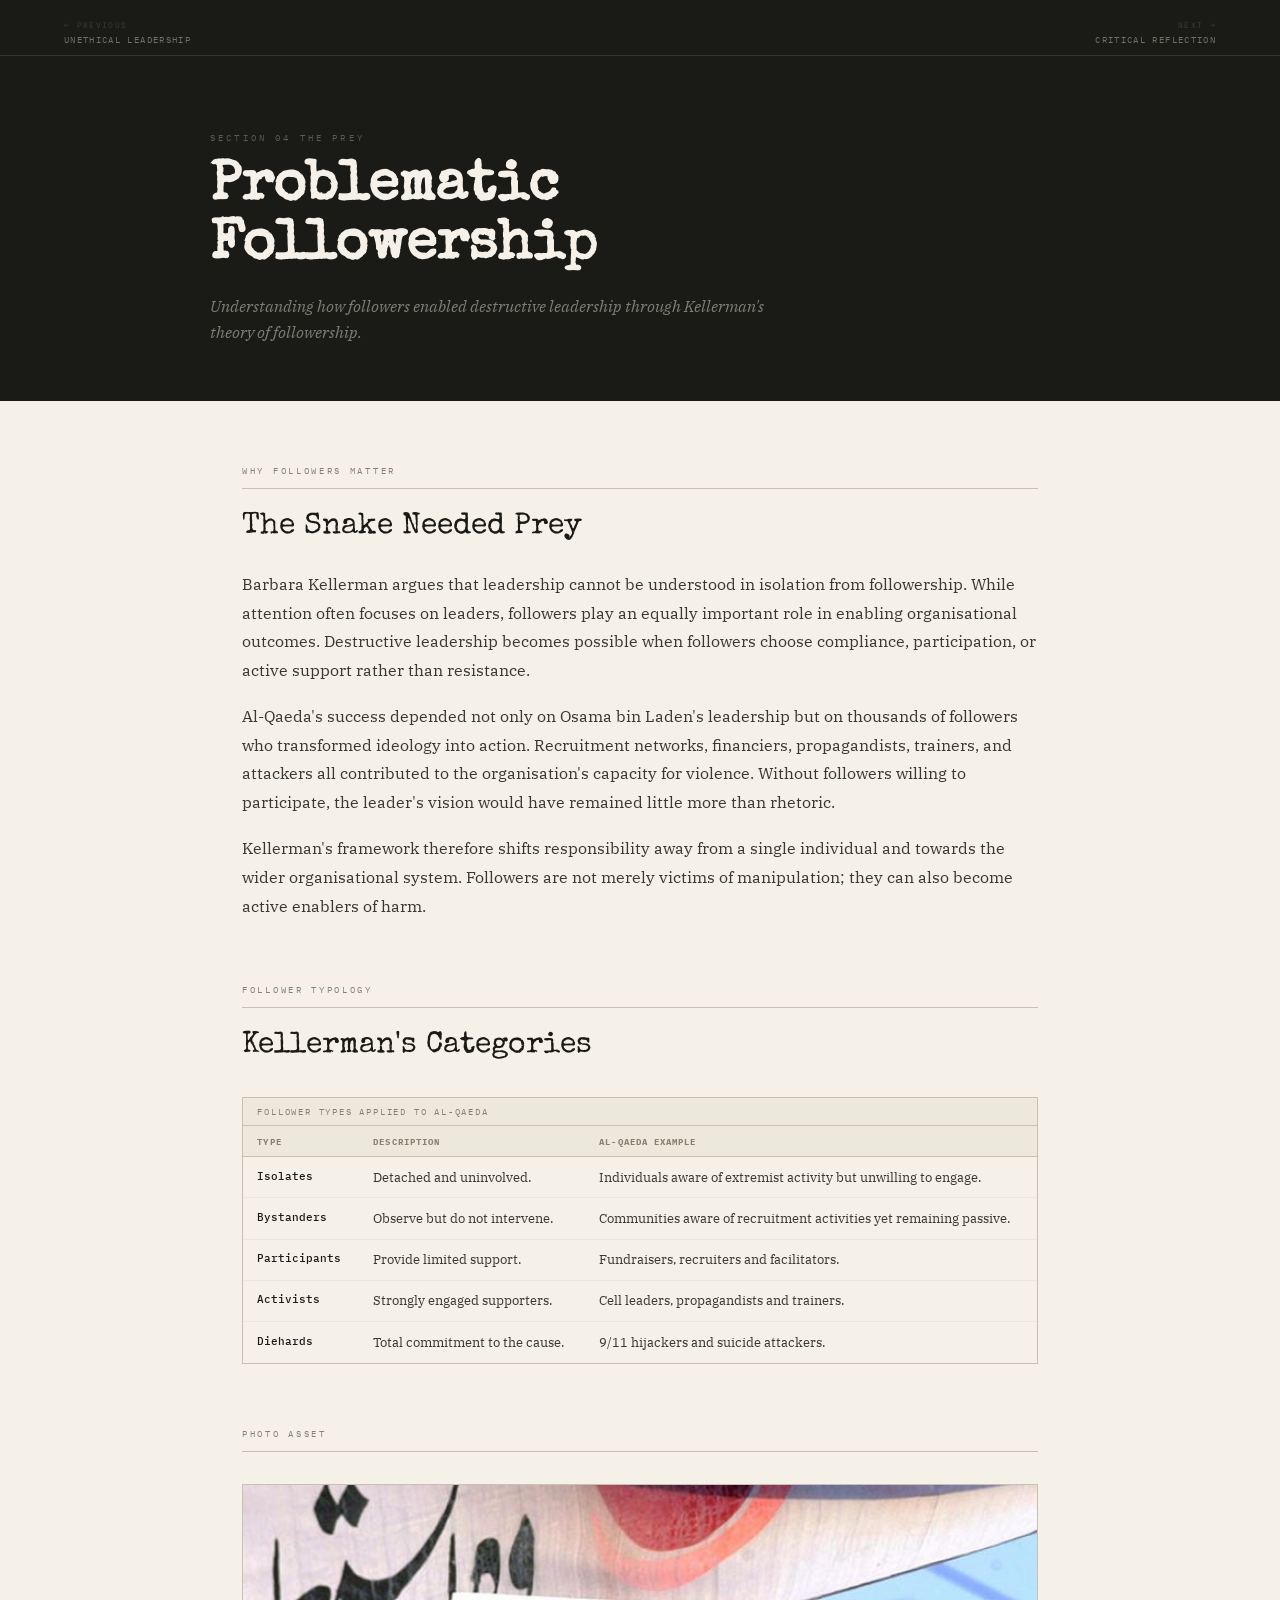
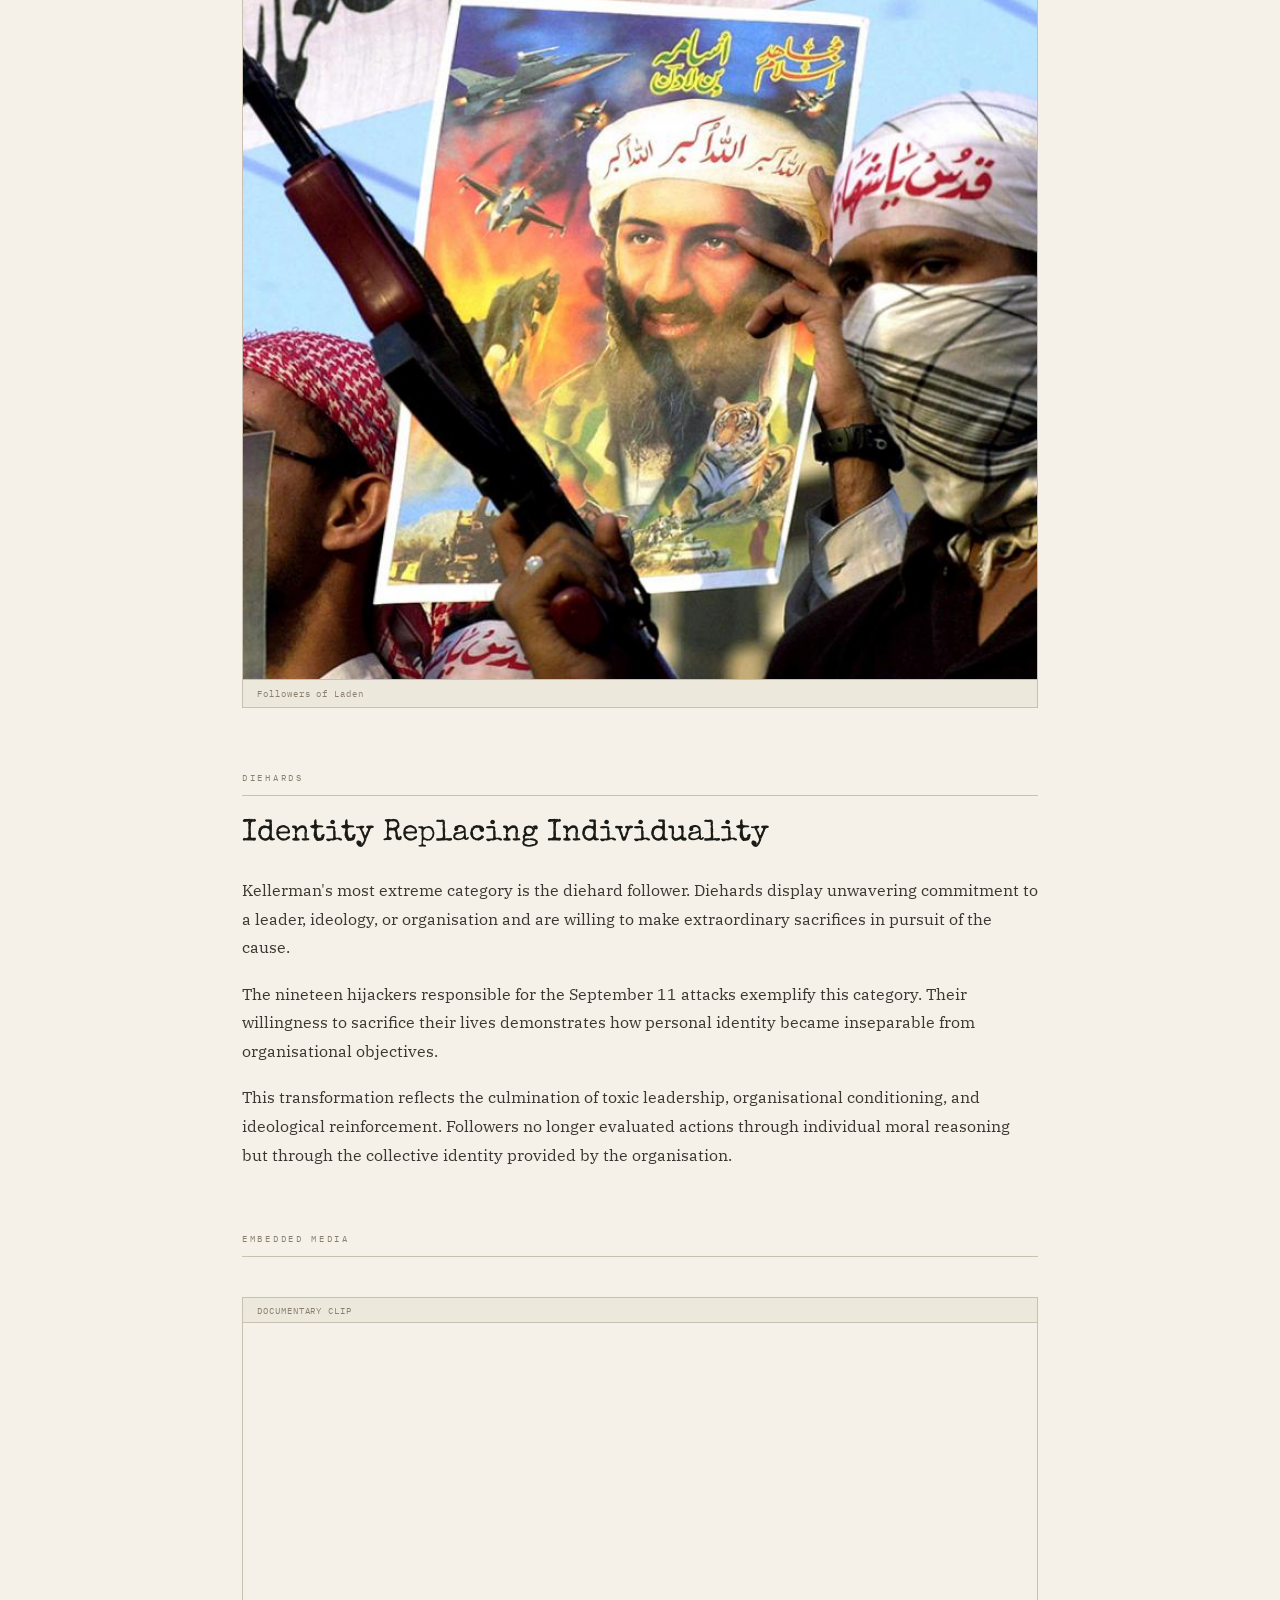
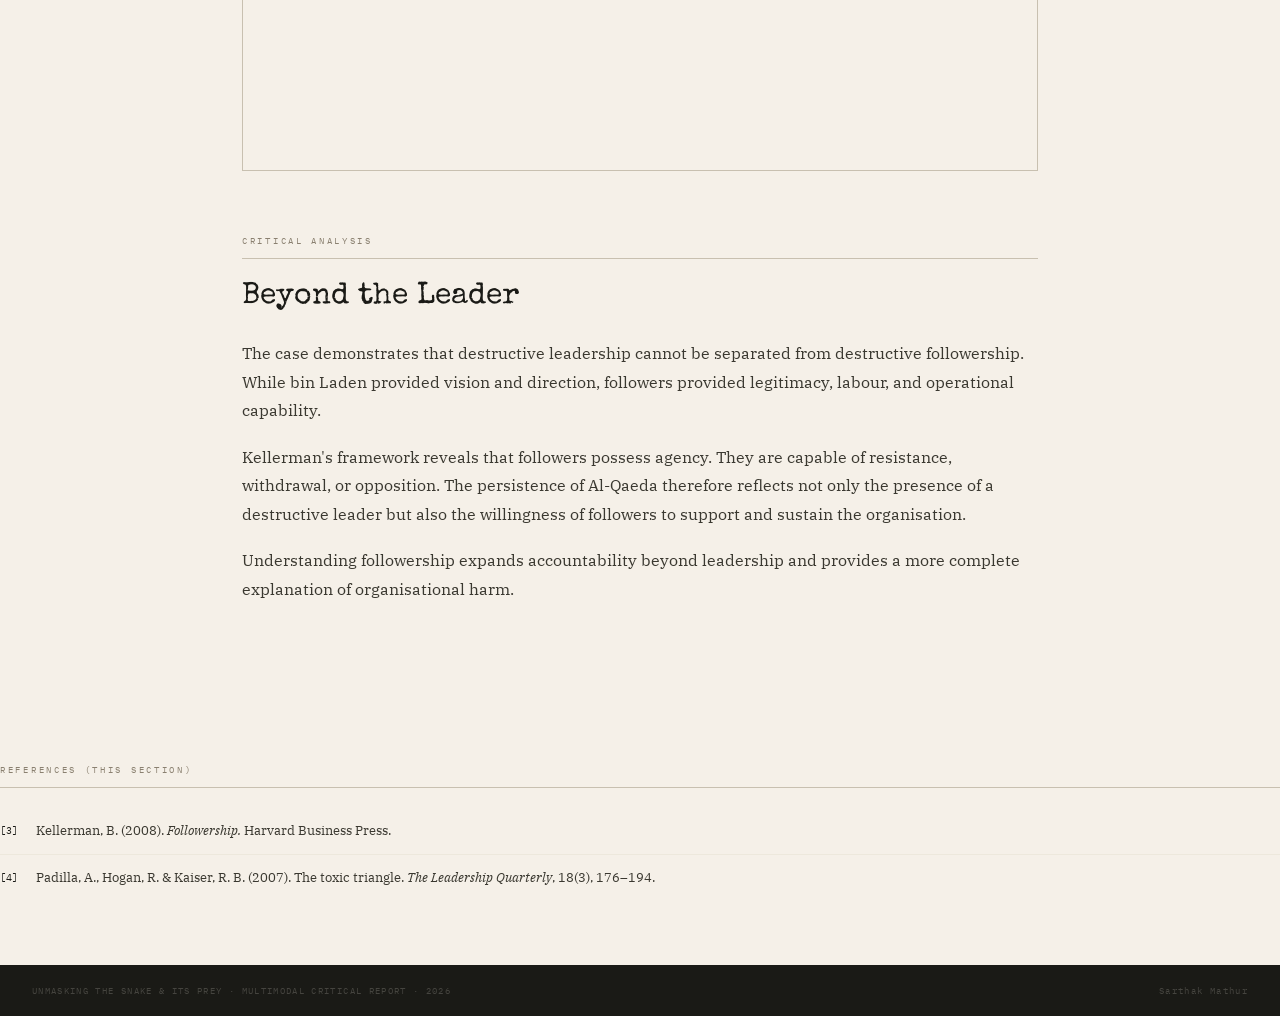
==== commit 1f72caea: "fix: images" ====
--- a/followership.html
+++ b/followership.html
@@ -144,10 +144,10 @@
 
 <div class="photo-asset">
 
-<img src="assets/7.jpg" alt="Early childhood image">
+<img src="assets/9.jpg" alt="Followers">
 
 <div class="photo-asset-cap">
-Young Bin Laden with people his age
+Followers of Laden
 </div>
 
 </div>
--- a/shared.css
+++ b/shared.css
@@ -439,7 +439,7 @@
   overflow:hidden;
 }
 
-.photo-asset img{width:100%;display:block;object-fit:cover}
+.photo-asset img{width:100%;display:block;object-fit:cover;object-position:center top;}
 
 .photo-asset .pa-empty{
   height:240px;
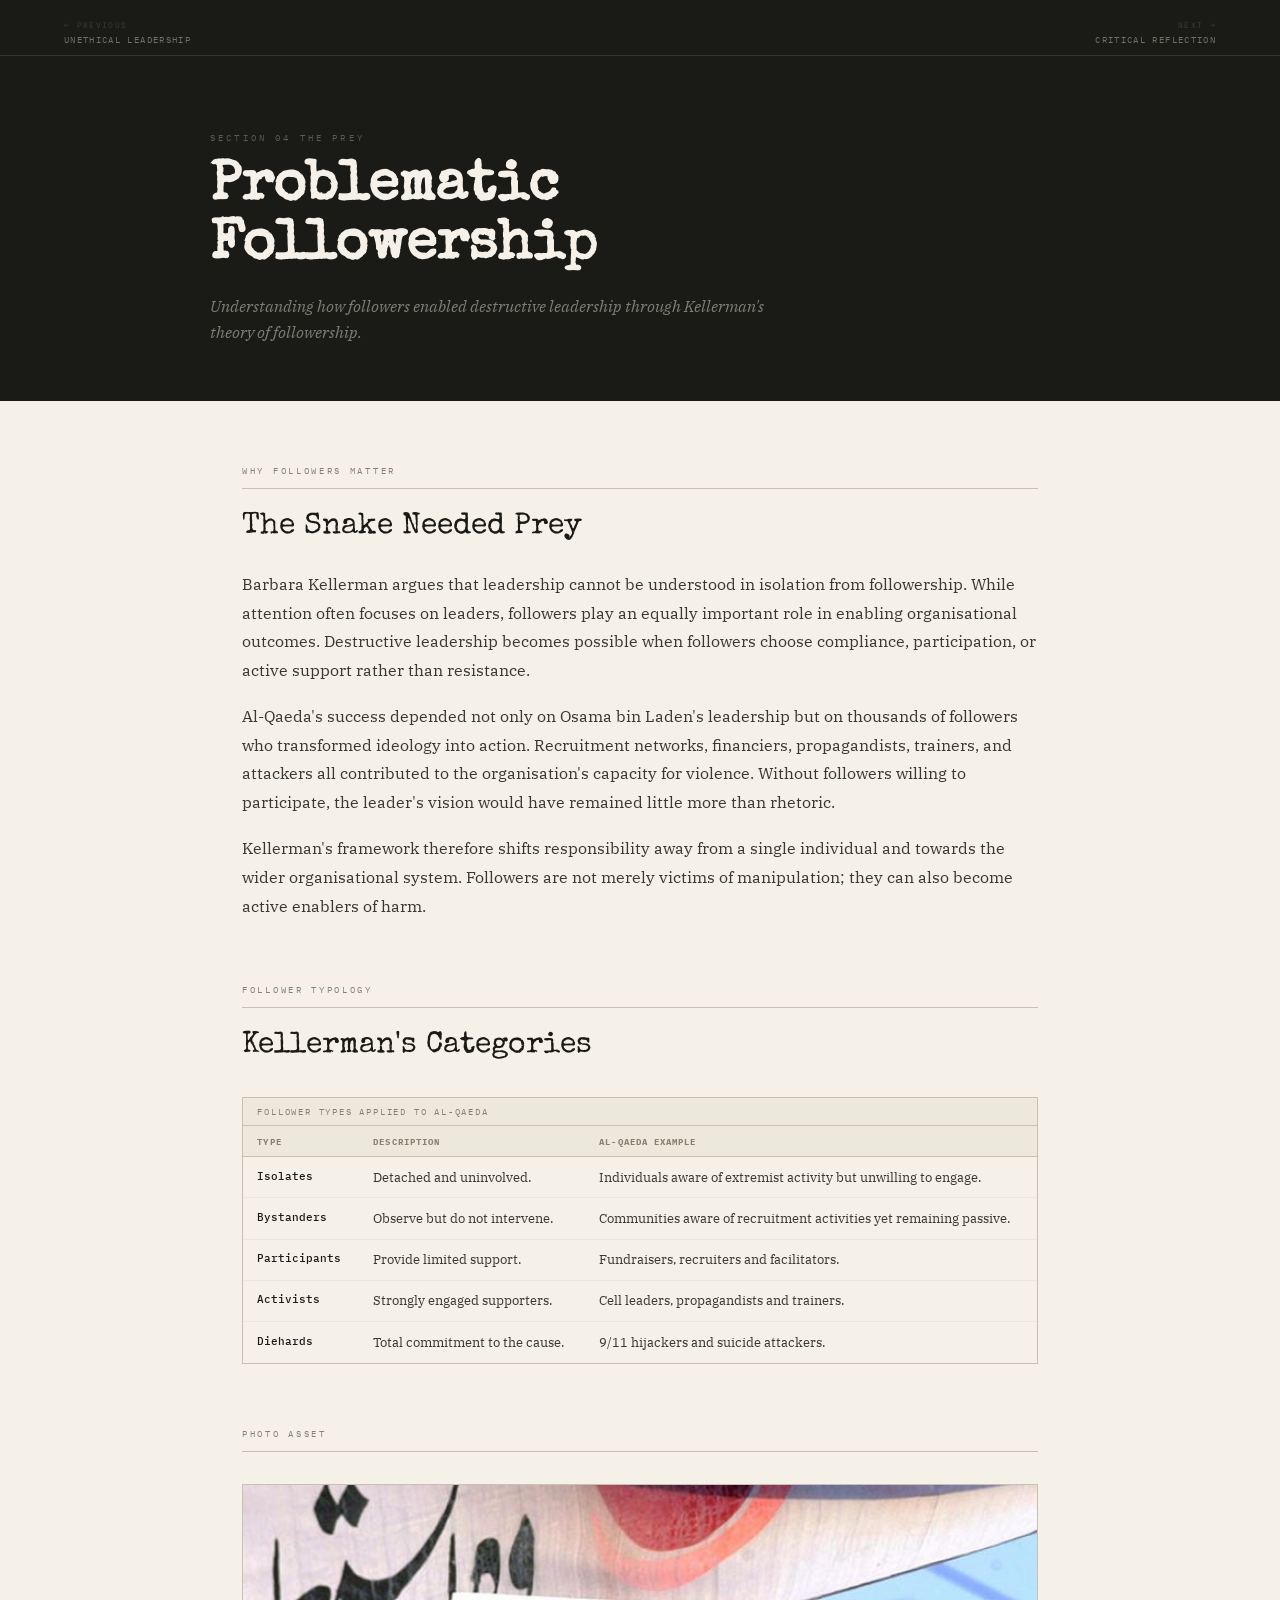
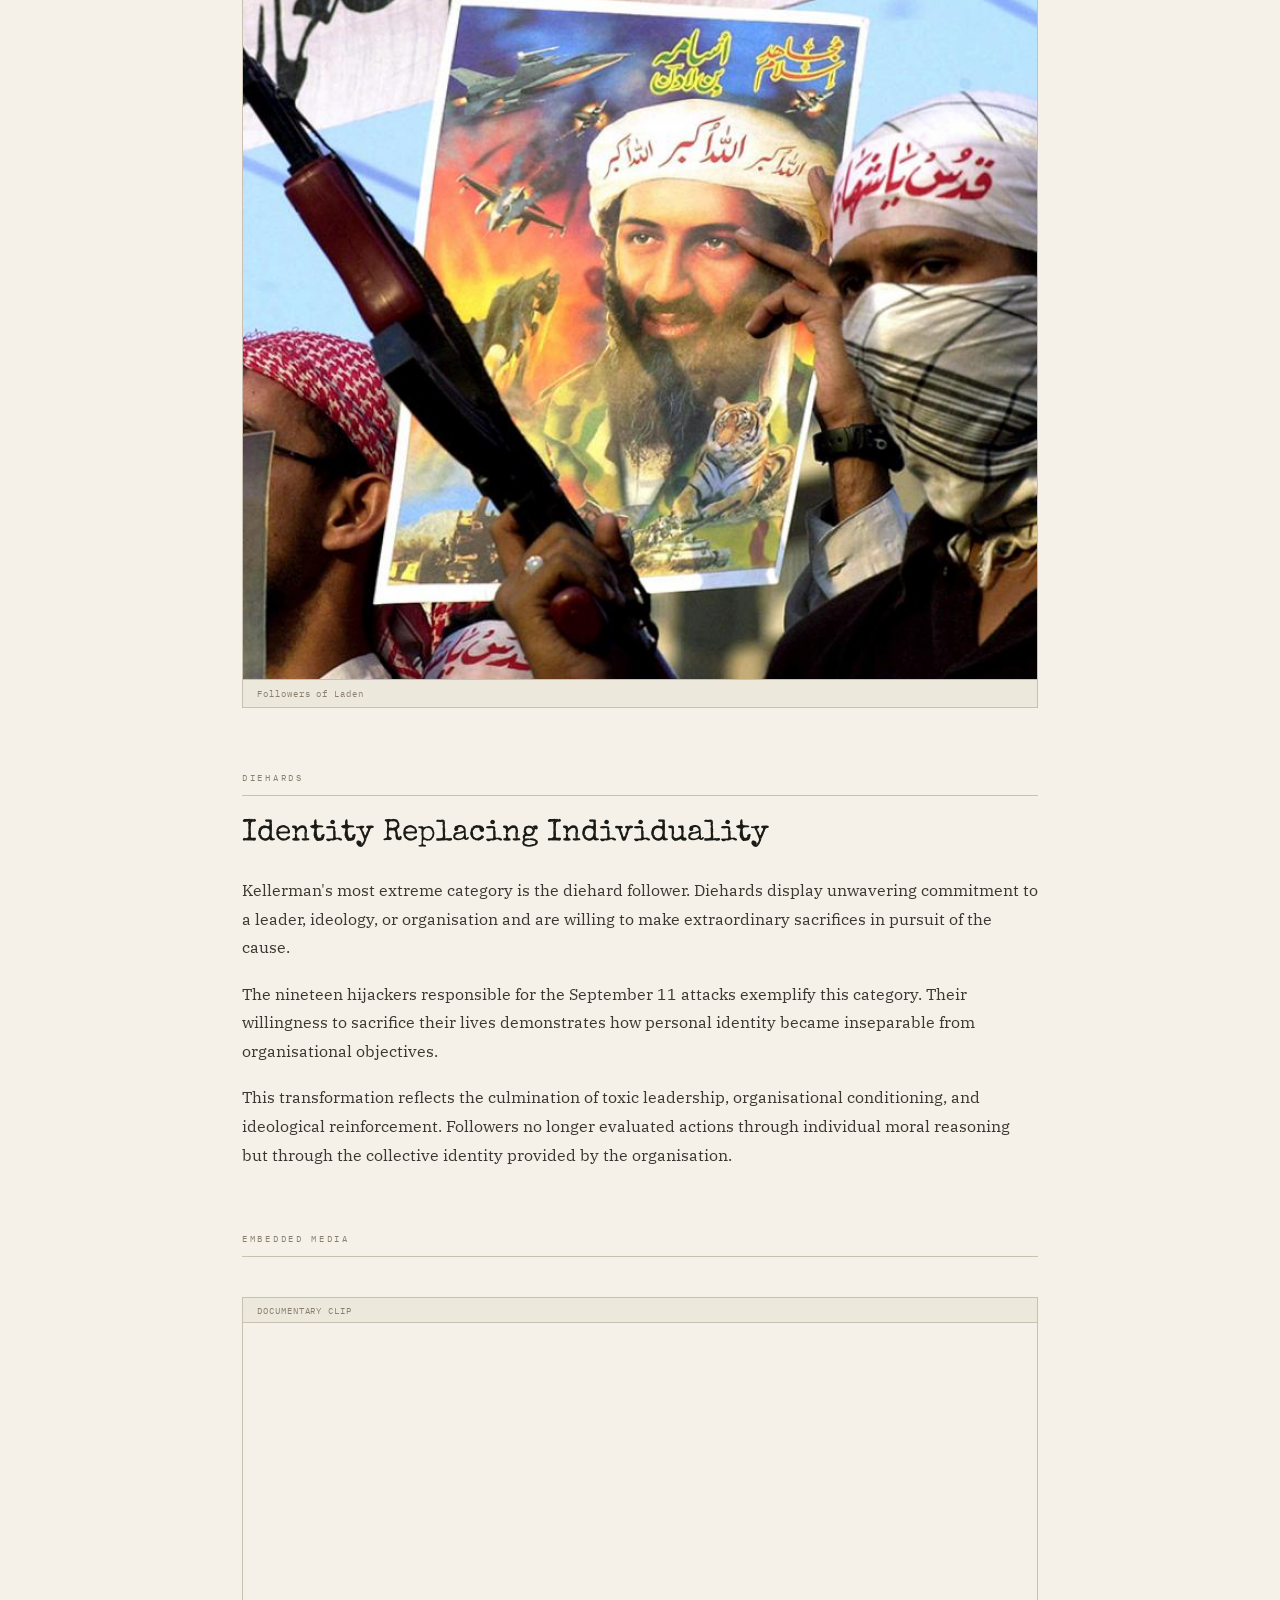
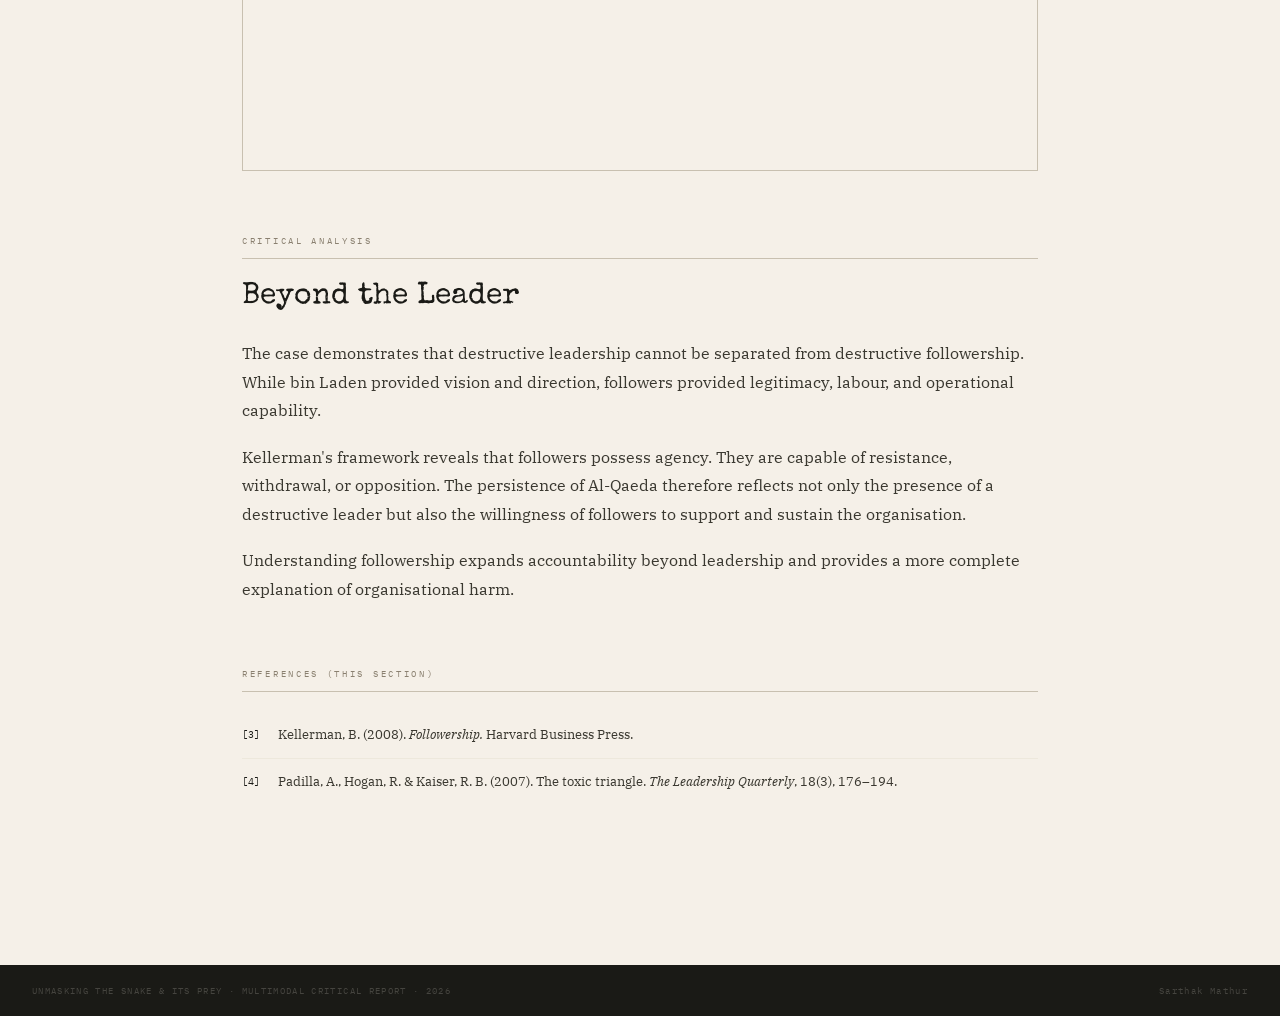
==== commit cf056700: "fix: followership references" ====
--- a/followership.html
+++ b/followership.html
@@ -210,32 +210,21 @@
 </section>
 
 <section class="section">
-
-<div class="section-label">
-Critical Analysis
-</div>
-
-<div class="section-title">
-Beyond the Leader
-</div>
-
-<div class="prose">
-
-<p>
-The case demonstrates that destructive leadership cannot be separated from destructive followership. While bin Laden provided vision and direction, followers provided legitimacy, labour, and operational capability.
-</p>
-
-<p>
-Kellerman's framework reveals that followers possess agency. They are capable of resistance, withdrawal, or opposition. The persistence of Al-Qaeda therefore reflects not only the presence of a destructive leader but also the willingness of followers to support and sustain the organisation.
-</p>
-
-<p>
-Understanding followership expands accountability beyond leadership and provides a more complete explanation of organisational harm.
-</p>
-
-</div>
-
-</section>
+  <div class="section-label">Critical Analysis</div>
+  <div class="section-title">Beyond the Leader</div>
+  <div class="prose">
+    <p>The case demonstrates that destructive leadership cannot be separated from destructive followership. While bin Laden provided vision and direction, followers provided legitimacy, labour, and operational capability.</p>
+    <p>Kellerman's framework reveals that followers possess agency. They are capable of resistance, withdrawal, or opposition. The persistence of Al-Qaeda therefore reflects not only the presence of a destructive leader but also the willingness of followers to support and sustain the organisation.</p>
+    <p>Understanding followership expands accountability beyond leadership and provides a more complete explanation of organisational harm.</p>
+  </div>
+</section>
+
+<section class="section">
+  <div class="section-label">References (this section)</div>
+  <div class="bib-item"><span class="bib-n">[3]</span><div>Kellerman, B. (2008). <em>Followership.</em> Harvard Business Press.</div></div>
+  <div class="bib-item"><span class="bib-n">[4]</span><div>Padilla, A., Hogan, R. & Kaiser, R. B. (2007). The toxic triangle. <em>The Leadership Quarterly</em>, 18(3), 176–194.</div></div>
+</section>
+
 </main>
 
 <nav class="page-nav">
@@ -249,14 +238,6 @@
   </a>
 </nav>
 
-</main>
-
-<section class="section">
-  <div class="section-label">References (this section)</div>
-  <div class="bib-item"><span class="bib-n">[3]</span><div>Kellerman, B. (2008). <em>Followership.</em> Harvard Business Press.</div></div>
-  <div class="bib-item"><span class="bib-n">[4]</span><div>Padilla, A., Hogan, R. & Kaiser, R. B. (2007). The toxic triangle. <em>The Leadership Quarterly</em>, 18(3), 176–194.</div></div>
-</section>
-
 <footer>
   <span>UNMASKING THE SNAKE & ITS PREY · MULTIMODAL CRITICAL REPORT · 2026</span>
   <span>Sarthak Mathur</span>
